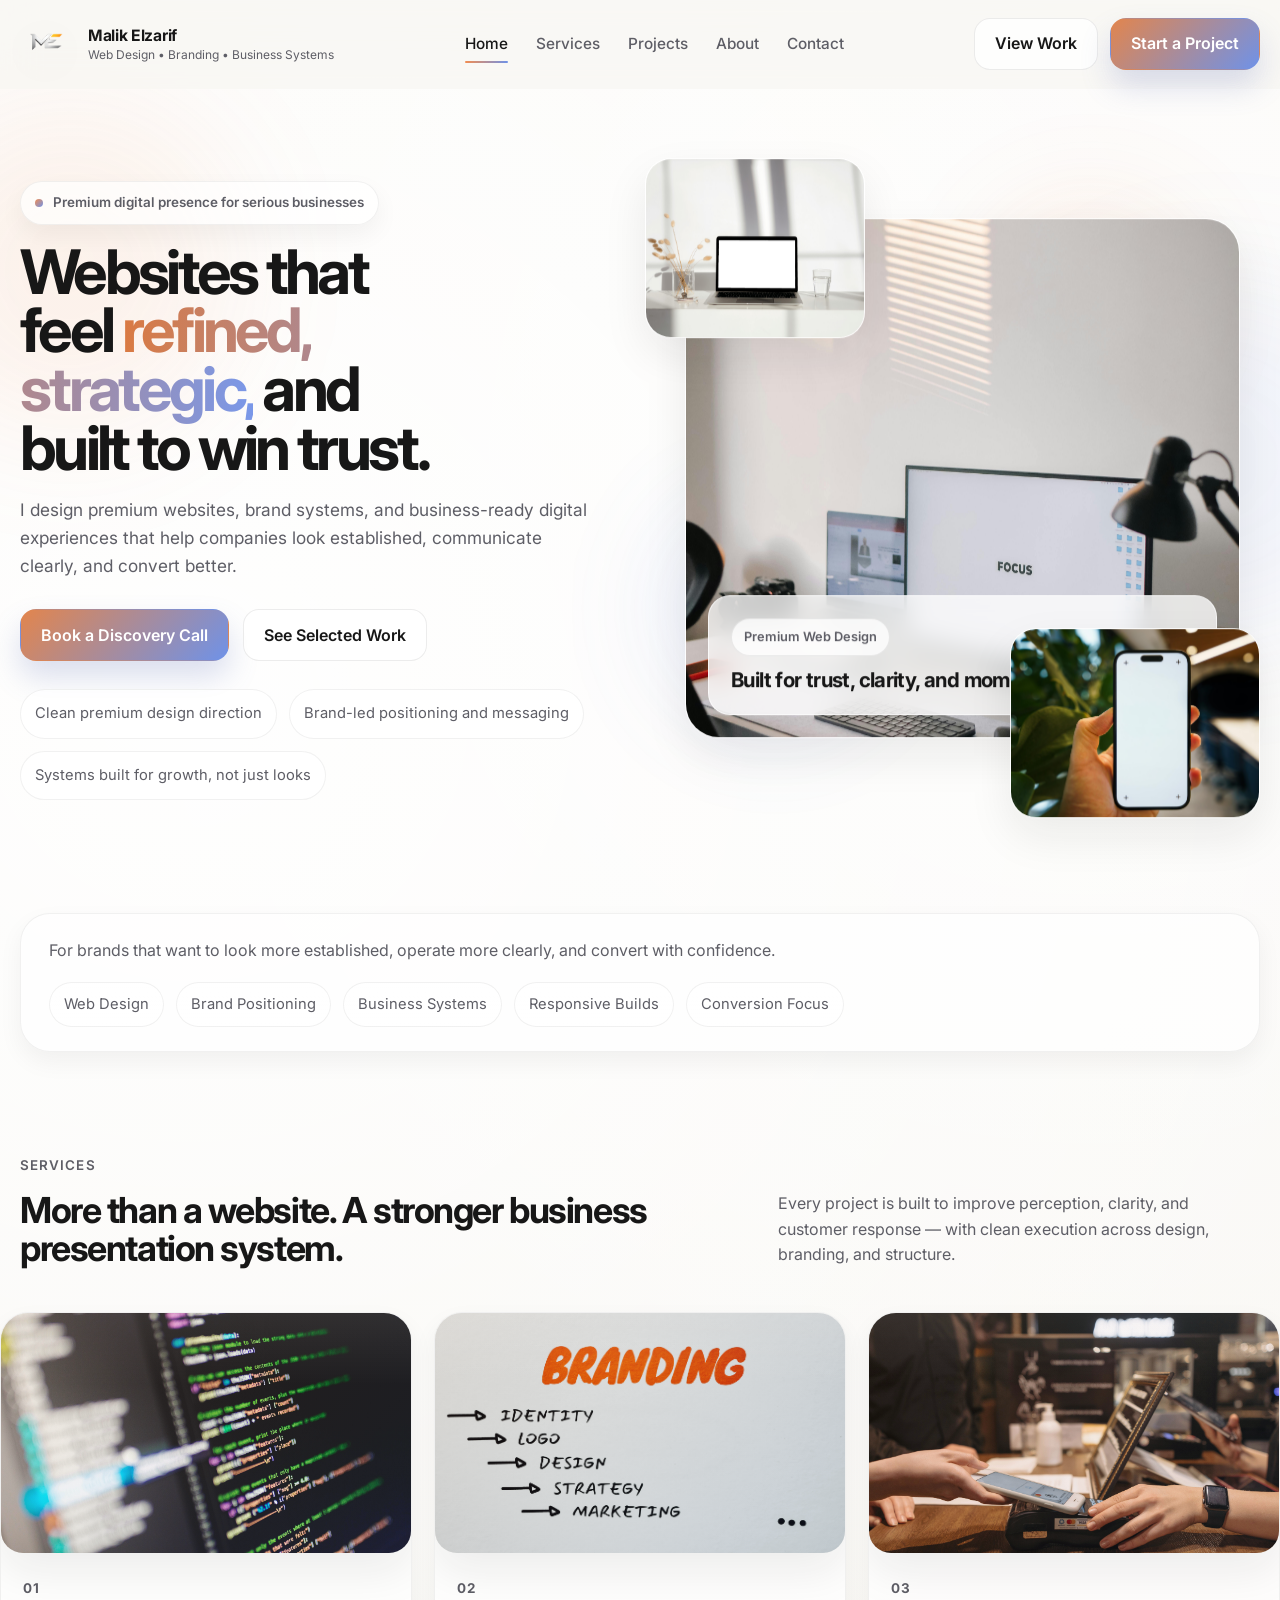
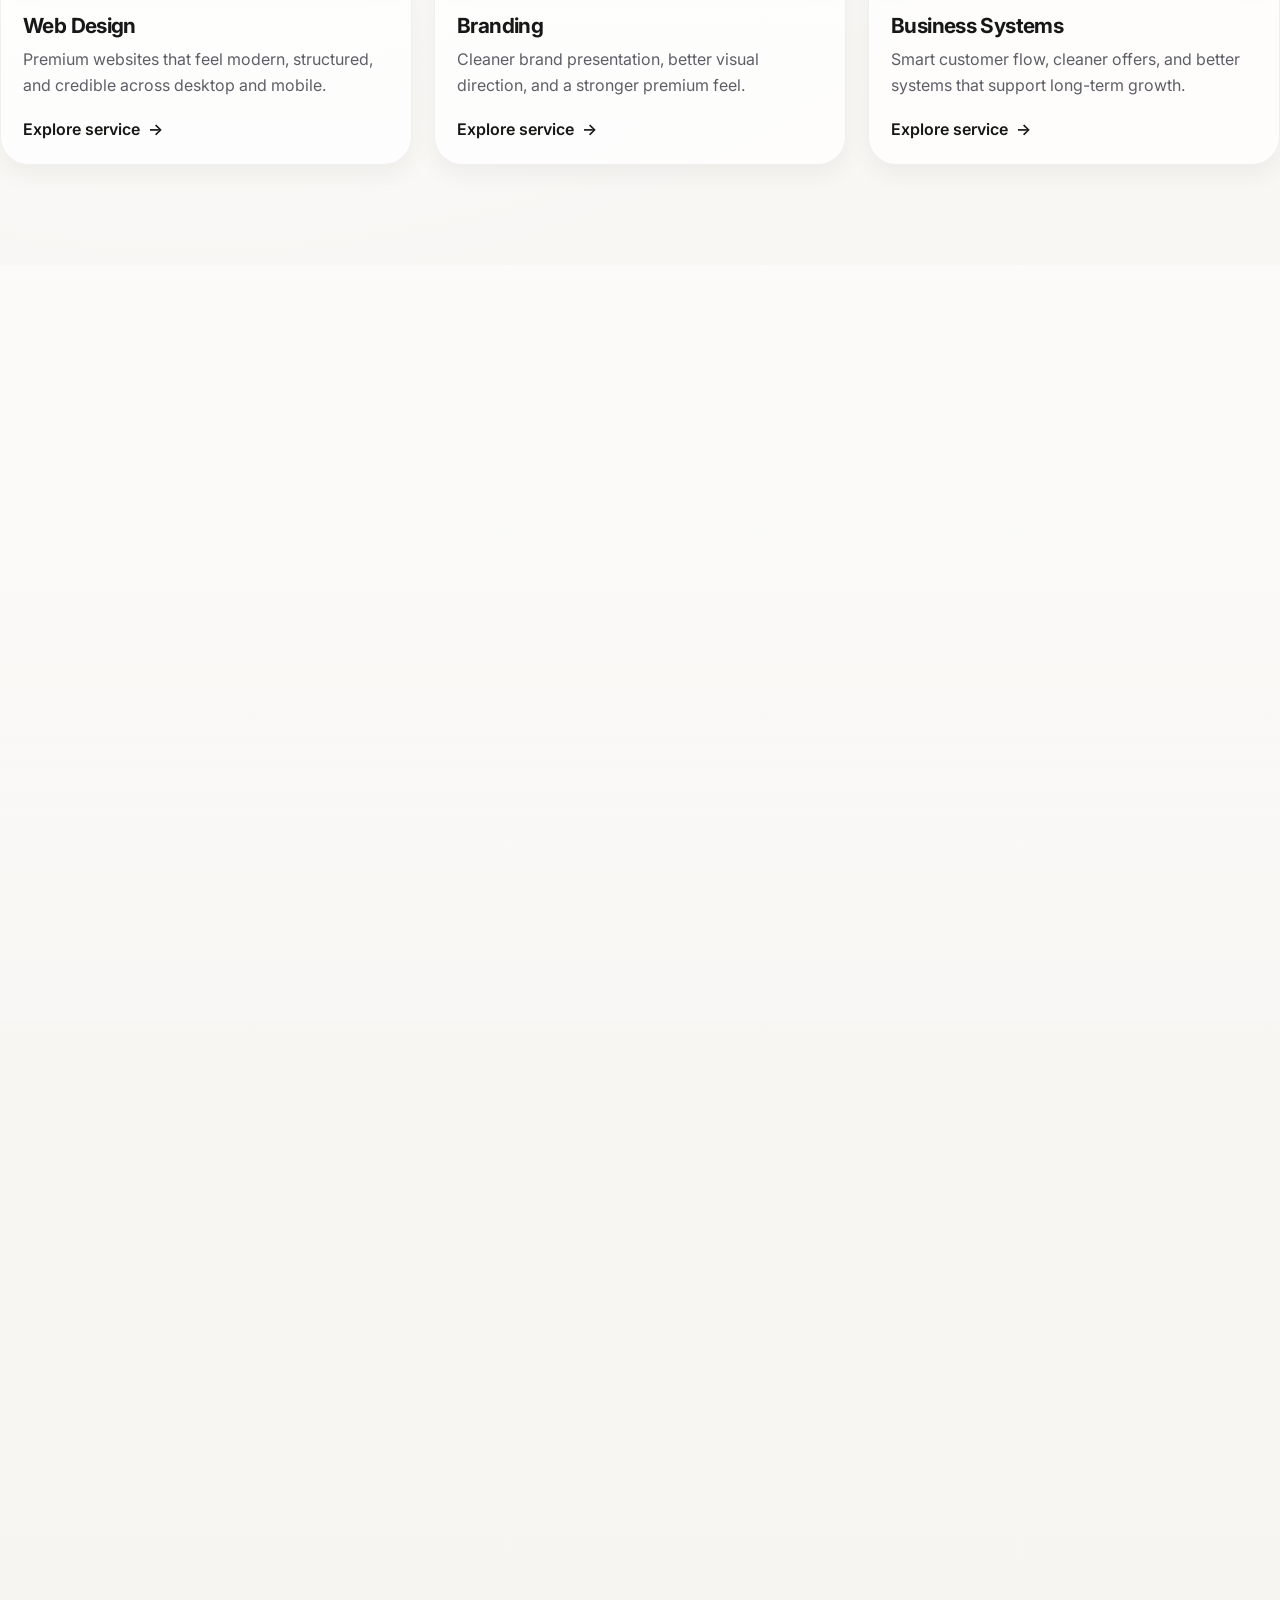
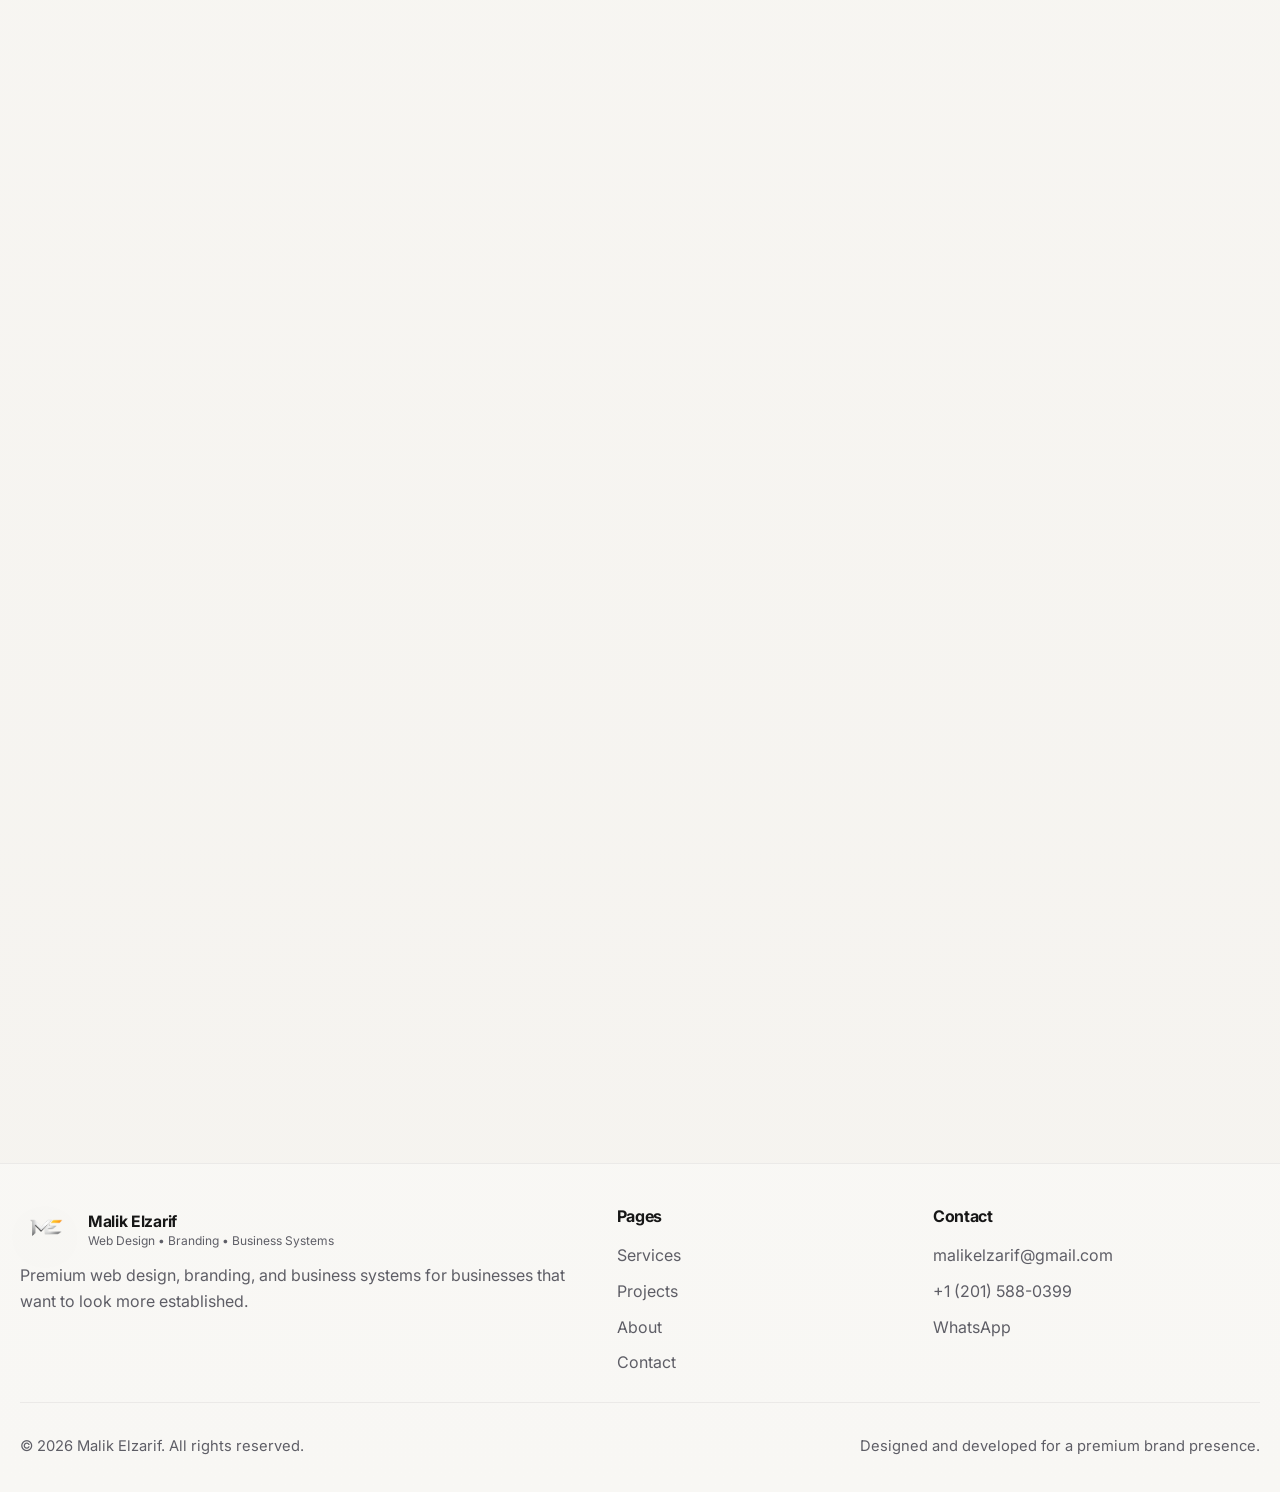
==== index.html @ 07f12b1e "Add files via upload" ====
<!DOCTYPE html>
<html lang="en">
<head>
  <meta charset="UTF-8" />
  <meta name="viewport" content="width=device-width, initial-scale=1.0" />
  <title>Malik Elzarif | Web Design, Branding & Business Systems</title>
  <meta
    name="description"
    content="Premium web design, branding, and business systems for businesses that want a clean, modern, high-converting digital presence."
  />
  <link rel="icon" href="assets/icons/favicon.png" />
  <link rel="preconnect" href="https://fonts.googleapis.com" />
  <link rel="preconnect" href="https://fonts.gstatic.com" crossorigin />
  <link
    href="https://fonts.googleapis.com/css2?family=Inter:wght@400;500;600;700;800&display=swap"
    rel="stylesheet"
  />
  <link rel="stylesheet" href="style.css" />
</head>
<body class="site-body">
  <div class="site-bg-orb site-bg-orb--orange"></div>
  <div class="site-bg-orb site-bg-orb--blue"></div>

  <header class="site-header" id="top">
    <div class="container header-inner">
      <a href="index.html" class="brand brand--logo" aria-label="Malik Elzarif home">
  <img
    src="assets/logo/logo-me.png"
    alt="Malik Elzarif logo"
    class="brand-logo"
  />
  <span class="brand-text">
    <strong>Malik Elzarif</strong>
    <small>Web Design • Branding • Business Systems</small>
  </span>
</a>

      <nav class="desktop-nav" aria-label="Primary navigation">
        <a href="index.html" class="is-active">Home</a>
        <a href="services.html">Services</a>
        <a href="projects.html">Projects</a>
        <a href="about.html">About</a>
        <a href="contact.html">Contact</a>
      </nav>

      <div class="header-actions">
        <a class="btn btn-secondary hide-tablet" href="projects.html">View Work</a>
        <a class="btn btn-primary hide-mobile" href="contact.html">Start a Project</a>

        <button
          class="menu-toggle"
          type="button"
          aria-label="Open menu"
          aria-expanded="false"
          aria-controls="mobile-menu"
        >
          <span></span>
          <span></span>
        </button>
      </div>
    </div>

    <div class="mobile-menu" id="mobile-menu">
      <nav class="mobile-nav" aria-label="Mobile navigation">
        <a href="index.html" class="is-active">Home</a>
        <a href="services.html">Services</a>
        <a href="projects.html">Projects</a>
        <a href="about.html">About</a>
        <a href="contact.html">Contact</a>
        <a class="btn btn-primary mobile-menu-cta" href="contact.html">Start a Project</a>
      </nav>
    </div>
  </header>

  <main>
    <section class="hero">
      <div class="container hero-grid">
        <div class="hero-copy reveal">
          <div class="eyebrow">
            <span class="eyebrow-dot"></span>
            Premium digital presence for serious businesses
          </div>

          <h1>
            Websites that feel
            <span class="text-gradient">refined, strategic,</span>
            and built to win trust.
          </h1>

          <p class="hero-text">
            I design premium websites, brand systems, and business-ready digital experiences
            that help companies look established, communicate clearly, and convert better.
          </p>

          <div class="hero-actions">
            <a class="btn btn-primary" href="contact.html">Book a Discovery Call</a>
            <a class="btn btn-secondary" href="projects.html">See Selected Work</a>
          </div>

          <ul class="hero-points">
            <li>Clean premium design direction</li>
            <li>Brand-led positioning and messaging</li>
            <li>Systems built for growth, not just looks</li>
          </ul>
        </div>

        <div class="hero-visual reveal reveal-delay-1">
          <div class="hero-visual-shell parallax-item" data-parallax-speed="0.12">
            <div class="hero-visual-glow hero-visual-glow--orange"></div>
            <div class="hero-visual-glow hero-visual-glow--blue"></div>

            <div class="hero-main-card glass-card float-card">
              <img
                src="assets/images/hero/hero-bg-main.webp"
                alt="Premium website presentation for Malik Elzarif"
                class="media-cover"
              />
              <div class="hero-main-card__overlay">
                <div class="hero-ui-chip">Premium Web Design</div>
                <h3>Built for trust, clarity, and momentum.</h3>
              </div>
            </div>

            <div class="hero-float-card hero-float-card--top glass-card float-card-slow">
              <img
                src="assets/images/hero/hero-grid-glow.webp"
                alt="Soft premium interface surfaces"
                class="media-cover"
              />
            </div>

            <div class="hero-float-card hero-float-card--bottom glass-card float-card-fast">
              <img
                src="assets/images/hero/hero-device-stack.webp"
                alt="Responsive multi-device website layout"
                class="media-cover"
              />
            </div>
          </div>
        </div>
      </div>
    </section>

    <section class="trust-strip">
      <div class="container trust-strip__inner reveal">
        <p>For brands that want to look more established, operate more clearly, and convert with confidence.</p>
        <div class="trust-tags">
          <span>Web Design</span>
          <span>Brand Positioning</span>
          <span>Business Systems</span>
          <span>Responsive Builds</span>
          <span>Conversion Focus</span>
        </div>
      </div>
    </section>

    <section class="section">
      <div class="container section-heading reveal">
        <div>
          <span class="section-kicker">Services</span>
          <h2>More than a website. A stronger business presentation system.</h2>
        </div>
        <p>
          Every project is built to improve perception, clarity, and customer response —
          with clean execution across design, branding, and structure.
        </p>
      </div>

      <div class="grid grid-3 services-preview">
        <article class="service-card reveal">
          <div class="service-card__media image-frame">
            <img
              src="assets/images/services/service-web-design.webp"
              alt="Premium website design service"
              class="media-cover"
            />
          </div>
          <div class="service-card__body">
            <span class="service-index">01</span>
            <h3>Web Design</h3>
            <p>
              Premium websites that feel modern, structured, and credible across desktop and mobile.
            </p>
            <a href="services.html#web-design" class="text-link">Explore service</a>
          </div>
        </article>

        <article class="service-card reveal reveal-delay-1">
          <div class="service-card__media image-frame">
            <img
              src="assets/images/services/service-branding.webp"
              alt="Branding and visual identity service"
              class="media-cover"
            />
          </div>
          <div class="service-card__body">
            <span class="service-index">02</span>
            <h3>Branding</h3>
            <p>
              Cleaner brand presentation, better visual direction, and a stronger premium feel.
            </p>
            <a href="services.html#branding" class="text-link">Explore service</a>
          </div>
        </article>

        <article class="service-card reveal reveal-delay-2">
          <div class="service-card__media image-frame">
            <img
              src="assets/images/services/service-systems.webp"
              alt="Business systems and process structure service"
              class="media-cover"
            />
          </div>
          <div class="service-card__body">
            <span class="service-index">03</span>
            <h3>Business Systems</h3>
            <p>
              Smart customer flow, cleaner offers, and better systems that support long-term growth.
            </p>
            <a href="services.html#business-systems" class="text-link">Explore service</a>
          </div>
        </article>
      </div>
    </section>

    <section class="section section-soft">
      <div class="container split-layout">
        <div class="split-copy reveal">
          <span class="section-kicker">Selected Projects</span>
          <h2>Designed to look elevated. Built to perform in the real world.</h2>
          <p>
            Each project balances visual refinement with clear user flow, strong service communication,
            and a conversion-first structure.
          </p>
          <a href="projects.html" class="btn btn-secondary">View All Projects</a>
        </div>

        <div class="project-stack reveal reveal-delay-1">
          <article class="project-feature-card glass-card">
            <div class="project-feature-card__media image-frame">
              <img
                src="assets/images/projects/project-barbershop.webp"
                alt="Barbershop website project"
                class="media-cover"
              />
            </div>
            <div class="project-feature-card__body">
              <div class="project-meta">
                <span>Service Business</span>
                <span>Website + Positioning</span>
              </div>
              <h3>Solutions Barbershop</h3>
              <p>Sharper local presence, premium feel, clearer booking flow.</p>
            </div>
          </article>

          <article class="project-feature-card glass-card">
            <div class="project-feature-card__media image-frame">
              <img
                src="assets/images/projects/project-education.webp"
                alt="Education and Quran teaching website project"
                class="media-cover"
              />
            </div>
            <div class="project-feature-card__body">
              <div class="project-meta">
                <span>Education</span>
                <span>Website + Brand Lift</span>
              </div>
              <h3>Online Instructor Brand</h3>
              <p>More trust, clearer offer presentation, stronger parent confidence.</p>
            </div>
          </article>
        </div>
      </div>
    </section>

    <section class="section">
      <div class="container section-heading reveal">
        <div>
          <span class="section-kicker">Process</span>
          <h2>A clear process built to keep quality high.</h2>
        </div>
        <p>
          The goal is not random design. It is to create an online presence that looks established
          and supports real business growth.
        </p>
      </div>

      <div class="process-grid">
        <article class="process-card reveal">
          <span class="process-step">01</span>
          <h3>Strategy</h3>
          <p>Offer clarity, audience fit, business positioning, and site structure.</p>
        </article>

        <article class="process-card reveal reveal-delay-1">
          <span class="process-step">02</span>
          <h3>Design</h3>
          <p>Premium visual direction, page layouts, hierarchy, and motion planning.</p>
        </article>

        <article class="process-card reveal reveal-delay-2">
          <span class="process-step">03</span>
          <h3>Build</h3>
          <p>Responsive front-end development with a consistent scalable system.</p>
        </article>

        <article class="process-card reveal reveal-delay-3">
          <span class="process-step">04</span>
          <h3>Refine</h3>
          <p>Polish the details, improve the flow, and strengthen trust signals.</p>
        </article>
      </div>
    </section>

    <section class="section">
      <div class="container about-preview">
        <div class="about-preview__media reveal">
          <div class="image-frame image-frame-large parallax-item" data-parallax-speed="0.08">
            <img
              src="assets/images/about/about-studio.webp"
              alt="Malik Elzarif brand studio visual"
              class="media-cover"
            />
          </div>
        </div>

        <div class="about-preview__copy reveal reveal-delay-1">
          <span class="section-kicker">About</span>
          <h2>Premium thinking, practical execution.</h2>
          <p>
            My work sits between design, brand perception, and business clarity. The focus is simple:
            build digital experiences that make businesses look more valuable and feel easier to trust.
          </p>
          <p>
            That means stronger positioning, cleaner layouts, more intentional visual systems,
            and a site structure that supports real customer action.
          </p>
          <a href="about.html" class="btn btn-secondary">More About Malik</a>
        </div>
      </div>
    </section>

    <section class="section">
      <div class="container cta-panel reveal">
        <div class="cta-panel__copy">
          <span class="section-kicker">Start</span>
          <h2>Ready for a website that actually feels premium?</h2>
          <p>
            Let’s build a brand presence that looks established, moves beautifully,
            and makes people take your business more seriously.
          </p>
        </div>

        <div class="cta-panel__actions">
          <a class="btn btn-primary" href="contact.html">Start Your Project</a>
          <a class="btn btn-secondary" href="mailto:malikelzarif@gmail.com">Email Malik</a>
        </div>
      </div>
    </section>
  </main>

  <footer class="site-footer">
    <div class="container footer-grid">
      <div class="footer-brand">
        <a href="index.html" class="brand brand--logo" aria-label="Malik Elzarif home">
  <img
    src="assets/logo/logo-me.png"
    alt="Malik Elzarif logo"
    class="brand-logo"
  />
  <span class="brand-text">
    <strong>Malik Elzarif</strong>
    <small>Web Design • Branding • Business Systems</small>
  </span>
</a>
        <p>
          Premium web design, branding, and business systems for businesses that want to look more established.
        </p>
      </div>

      <div class="footer-links-group">
        <h3>Pages</h3>
        <ul>
          <li><a href="services.html">Services</a></li>
          <li><a href="projects.html">Projects</a></li>
          <li><a href="about.html">About</a></li>
          <li><a href="contact.html">Contact</a></li>
        </ul>
      </div>

      <div class="footer-links-group">
        <h3>Contact</h3>
        <ul>
          <li><a href="mailto:malikelzarif@gmail.com">malikelzarif@gmail.com</a></li>
          <li><a href="tel:+12015880399">+1 (201) 588-0399</a></li>
          <li><a href="https://wa.me/12015880399" target="_blank" rel="noopener noreferrer">WhatsApp</a></li>
        </ul>
      </div>
    </div>

    <div class="container footer-bottom">
      <p>© 2026 Malik Elzarif. All rights reserved.</p>
      <p>Designed and developed for a premium brand presence.</p>
    </div>
  </footer>

  <script src="script.js"></script>
</body>
</html>
---- style.css ----
:root {
  --bg: #f8f6f2;
  --bg-soft: #fcfbf8;
  --surface: rgba(255, 255, 255, 0.72);
  --surface-strong: rgba(255, 255, 255, 0.92);
  --card: #ffffff;
  --text: #171717;
  --text-soft: #5e5e66;
  --line: rgba(23, 23, 23, 0.08);
  --line-strong: rgba(23, 23, 23, 0.14);

  --orange: #f28d52;
  --orange-soft: rgba(242, 141, 82, 0.18);
  --blue: #6f92e8;
  --blue-soft: rgba(111, 146, 232, 0.16);

  --shadow-sm: 0 10px 25px rgba(24, 24, 24, 0.05);
  --shadow-md: 0 18px 45px rgba(24, 24, 24, 0.08);
  --shadow-lg: 0 30px 80px rgba(24, 24, 24, 0.10);

  --radius-xs: 14px;
  --radius-sm: 18px;
  --radius-md: 24px;
  --radius-lg: 30px;
  --radius-xl: 36px;

  --container: 1240px;
  --header-h: 88px;

  --dur-fast: 220ms;
  --dur: 380ms;
  --dur-slow: 700ms;
  --ease: cubic-bezier(0.22, 1, 0.36, 1);
}

*,
*::before,
*::after {
  box-sizing: border-box;
}

html {
  scroll-behavior: smooth;
}

body {
  margin: 0;
  font-family: "Inter", sans-serif;
  color: var(--text);
  background:
    radial-gradient(circle at 15% 15%, rgba(255, 255, 255, 0.9), transparent 30%),
    radial-gradient(circle at 85% 10%, rgba(255, 255, 255, 0.7), transparent 24%),
    linear-gradient(180deg, #fbfaf7 0%, #f5f3ef 100%);
  line-height: 1.6;
  overflow-x: hidden;
}

img {
  max-width: 100%;
  display: block;
}

a {
  color: inherit;
  text-decoration: none;
}

button,
input,
textarea {
  font: inherit;
}

.site-body {
  position: relative;
}

.site-bg-orb {
  position: fixed;
  z-index: -1;
  border-radius: 999px;
  filter: blur(70px);
  opacity: 0.55;
  pointer-events: none;
}

.site-bg-orb--orange {
  width: 320px;
  height: 320px;
  top: 110px;
  left: -90px;
  background: rgba(242, 141, 82, 0.18);
  animation: orbFloat 9s ease-in-out infinite;
}

.site-bg-orb--blue {
  width: 360px;
  height: 360px;
  top: 280px;
  right: -120px;
  background: rgba(111, 146, 232, 0.16);
  animation: orbFloat 11s ease-in-out infinite reverse;
}

@keyframes orbFloat {
  0%, 100% {
    transform: translate3d(0, 0, 0) scale(1);
  }
  50% {
    transform: translate3d(0, -18px, 0) scale(1.04);
  }
}

.container {
  width: min(var(--container), calc(100% - 40px));
  margin: 0 auto;
}

.section {
  padding: 100px 0;
}

.section-soft {
  background: linear-gradient(180deg, rgba(255, 255, 255, 0.45), rgba(255, 255, 255, 0.18));
}

.section-heading {
  display: grid;
  grid-template-columns: 1.2fr 0.8fr;
  gap: 36px;
  align-items: end;
  margin-bottom: 44px;
}

.section-heading--compact {
  margin-bottom: 28px;
}

.section-kicker {
  display: inline-flex;
  align-items: center;
  gap: 8px;
  margin-bottom: 14px;
  color: var(--text-soft);
  font-weight: 600;
  font-size: 0.84rem;
  letter-spacing: 0.08em;
  text-transform: uppercase;
}

.section-heading h2,
.split-copy h2,
.about-preview__copy h2,
.cta-panel__copy h2,
.page-hero__copy h1,
.contact-main__copy h2,
.about-story__copy h2 {
  margin: 0;
  font-size: clamp(2rem, 2.8vw, 3.35rem);
  line-height: 1.08;
  letter-spacing: -0.04em;
}

.section-heading p,
.split-copy p,
.about-preview__copy p,
.cta-panel__copy p,
.page-hero__copy p,
.contact-main__copy p,
.about-story__copy p {
  margin: 0;
  color: var(--text-soft);
  font-size: 1rem;
}

.site-header {
  position: sticky;
  top: 0;
  z-index: 90;
  backdrop-filter: blur(18px);
  background: rgba(248, 246, 242, 0.66);
  border-bottom: 1px solid transparent;
  transition:
    background var(--dur) var(--ease),
    border-color var(--dur) var(--ease),
    box-shadow var(--dur) var(--ease),
    transform var(--dur-fast) var(--ease);
}

.site-header.is-scrolled {
  background: rgba(252, 251, 248, 0.86);
  border-color: var(--line);
  box-shadow: 0 12px 34px rgba(20, 20, 20, 0.05);
}

.header-inner {
  min-height: var(--header-h);
  display: flex;
  align-items: center;
  justify-content: space-between;
  gap: 24px;
}

.brand {
  display: inline-flex;
  align-items: center;
  gap: 14px;
  min-width: 0;
}

.brand--logo {
  gap: 16px;
}

.brand-logo {
  width: auto;
  height: 52px;
  display: block;
  object-fit: contain;
  flex-shrink: 0;
  filter: drop-shadow(0 10px 20px rgba(0, 0, 0, 0.08));
  transition: transform var(--dur-fast) var(--ease);
}

.brand:hover .brand-logo {
  transform: translateY(-1px);
}

.brand-text {
  display: flex;
  flex-direction: column;
  line-height: 1.1;
  min-width: 0;
}

.brand-text strong {
  font-size: 0.98rem;
  letter-spacing: -0.02em;
}

.brand-text small {
  margin-top: 4px;
  font-size: 0.75rem;
  color: var(--text-soft);
}

.desktop-nav {
  display: flex;
  align-items: center;
  gap: 28px;
}

.desktop-nav a,
.mobile-nav a {
  position: relative;
  color: var(--text-soft);
  font-size: 0.96rem;
  font-weight: 500;
  transition: color var(--dur-fast) var(--ease);
}

.desktop-nav a::after,
.mobile-nav a::after {
  content: "";
  position: absolute;
  left: 0;
  bottom: -7px;
  width: 100%;
  height: 2px;
  background: linear-gradient(90deg, var(--orange), var(--blue));
  transform: scaleX(0);
  transform-origin: left;
  transition: transform var(--dur-fast) var(--ease);
  border-radius: 999px;
}

.desktop-nav a:hover,
.desktop-nav a.is-active,
.mobile-nav a:hover,
.mobile-nav a.is-active {
  color: var(--text);
}

.desktop-nav a:hover::after,
.desktop-nav a.is-active::after,
.mobile-nav a:hover::after,
.mobile-nav a.is-active::after {
  transform: scaleX(1);
}

.header-actions {
  display: flex;
  align-items: center;
  gap: 12px;
  flex-shrink: 0;
}

.menu-toggle {
  display: none;
  width: 48px;
  height: 48px;
  padding: 0;
  border: 1px solid var(--line);
  border-radius: 16px;
  background: rgba(255, 255, 255, 0.76);
  cursor: pointer;
  position: relative;
}

.menu-toggle span {
  position: absolute;
  left: 12px;
  right: 12px;
  height: 2px;
  background: var(--text);
  border-radius: 999px;
  transition:
    transform var(--dur-fast) var(--ease),
    top var(--dur-fast) var(--ease),
    opacity var(--dur-fast) var(--ease);
}

.menu-toggle span:first-child {
  top: 18px;
}

.menu-toggle span:last-child {
  top: 28px;
}

.menu-toggle.is-active span:first-child {
  top: 23px;
  transform: rotate(45deg);
}

.menu-toggle.is-active span:last-child {
  top: 23px;
  transform: rotate(-45deg);
}

.mobile-menu {
  display: none;
  border-top: 1px solid var(--line);
  background: rgba(252, 251, 248, 0.96);
  backdrop-filter: blur(16px);
}

.mobile-menu.is-open {
  display: block;
  animation: fadeInUp 0.35s var(--ease);
}

.mobile-nav {
  display: flex;
  flex-direction: column;
  gap: 18px;
  padding: 22px 20px 26px;
}

.mobile-menu-cta {
  margin-top: 8px;
}

.hero {
  position: relative;
  padding: 72px 0 84px;
}

.hero-grid {
  display: grid;
  grid-template-columns: 1fr 1.08fr;
  gap: 56px;
  align-items: center;
}

.eyebrow {
  display: inline-flex;
  align-items: center;
  gap: 10px;
  padding: 10px 14px;
  border-radius: 999px;
  background: rgba(255, 255, 255, 0.7);
  border: 1px solid rgba(23, 23, 23, 0.06);
  color: var(--text-soft);
  font-size: 0.84rem;
  font-weight: 600;
  box-shadow: var(--shadow-sm);
}

.eyebrow-dot {
  width: 8px;
  height: 8px;
  border-radius: 999px;
  background: linear-gradient(135deg, var(--orange), var(--blue));
}

.hero-copy h1 {
  margin: 18px 0 18px;
  font-size: clamp(2.8rem, 4.8vw, 5.15rem);
  line-height: 0.96;
  letter-spacing: -0.06em;
  max-width: 11ch;
}

.text-gradient {
  background: linear-gradient(90deg, #da7a42 0%, #7a98e9 100%);
  -webkit-background-clip: text;
  -webkit-text-fill-color: transparent;
}

.hero-text {
  max-width: 620px;
  margin: 0;
  font-size: 1.08rem;
  color: var(--text-soft);
}

.hero-actions,
.cta-panel__actions,
.contact-actions {
  display: flex;
  flex-wrap: wrap;
  gap: 14px;
  margin-top: 30px;
}

.hero-points {
  list-style: none;
  padding: 0;
  margin: 28px 0 0;
  display: flex;
  flex-wrap: wrap;
  gap: 12px;
}

.hero-points li {
  padding: 12px 14px;
  border-radius: 999px;
  background: rgba(255, 255, 255, 0.72);
  border: 1px solid rgba(23, 23, 23, 0.06);
  color: var(--text-soft);
  font-size: 0.92rem;
}

.hero-visual {
  position: relative;
}

.hero-visual-shell {
  position: relative;
  min-height: 660px;
}

.hero-visual-glow {
  position: absolute;
  border-radius: 999px;
  filter: blur(55px);
  opacity: 0.7;
}

.hero-visual-glow--orange {
  width: 220px;
  height: 220px;
  top: 40px;
  right: 60px;
  background: rgba(242, 141, 82, 0.18);
}

.hero-visual-glow--blue {
  width: 240px;
  height: 240px;
  left: 10px;
  bottom: 90px;
  background: rgba(111, 146, 232, 0.18);
}

.glass-card {
  background: rgba(255, 255, 255, 0.62);
  border: 1px solid rgba(255, 255, 255, 0.7);
  backdrop-filter: blur(14px);
  box-shadow: var(--shadow-md);
}

.hero-main-card {
  position: absolute;
  inset: 60px 20px 80px 40px;
  overflow: hidden;
  border-radius: 34px;
}

.hero-main-card img {
  height: 100%;
  width: 100%;
  object-fit: cover;
}

.hero-main-card__overlay {
  position: absolute;
  inset: auto 22px 22px 22px;
  padding: 22px;
  border-radius: 22px;
  background: rgba(255, 255, 255, 0.78);
  border: 1px solid rgba(255, 255, 255, 0.68);
  backdrop-filter: blur(12px);
}

.hero-main-card__overlay h3 {
  margin: 12px 0 0;
  font-size: 1.28rem;
  line-height: 1.15;
  letter-spacing: -0.03em;
}

.hero-ui-chip,
.project-meta span,
.metric-chip {
  display: inline-flex;
  align-items: center;
  min-height: 34px;
  padding: 8px 12px;
  border-radius: 999px;
  background: rgba(255, 255, 255, 0.78);
  border: 1px solid rgba(23, 23, 23, 0.08);
  color: var(--text-soft);
  font-size: 0.8rem;
  font-weight: 600;
}

.hero-float-card {
  position: absolute;
  overflow: hidden;
  border-radius: 26px;
}

.hero-float-card img {
  width: 100%;
  height: 100%;
  object-fit: cover;
}

.hero-float-card--top {
  width: 220px;
  height: 180px;
  top: 0;
  left: 0;
}

.hero-float-card--bottom {
  width: 250px;
  height: 190px;
  right: 0;
  bottom: 0;
}

.float-card {
  animation: floatY 7s ease-in-out infinite;
}

.float-card-slow {
  animation: floatY 10s ease-in-out infinite;
}

.float-card-fast {
  animation: floatY 6s ease-in-out infinite reverse;
}

@keyframes floatY {
  0%, 100% {
    transform: translate3d(0, 0, 0);
  }
  50% {
    transform: translate3d(0, -14px, 0);
  }
}

.trust-strip {
  padding: 8px 0 0;
}

.trust-strip__inner {
  padding: 24px 28px;
  border-radius: var(--radius-lg);
  background: rgba(255, 255, 255, 0.66);
  border: 1px solid rgba(23, 23, 23, 0.06);
  box-shadow: var(--shadow-sm);
}

.trust-strip__inner p {
  margin: 0 0 18px;
  font-size: 1rem;
  color: var(--text-soft);
}

.trust-tags {
  display: flex;
  flex-wrap: wrap;
  gap: 12px;
}

.trust-tags span {
  padding: 10px 14px;
  border-radius: 999px;
  background: linear-gradient(180deg, rgba(255, 255, 255, 0.85), rgba(255, 255, 255, 0.72));
  border: 1px solid rgba(23, 23, 23, 0.06);
  font-size: 0.92rem;
  color: var(--text-soft);
}

.grid {
  display: grid;
  gap: 22px;
}

.grid-3 {
  grid-template-columns: repeat(3, 1fr);
}

.service-card,
.project-card,
.process-card,
.value-card,
.contact-card,
.metric-card {
  background: rgba(255, 255, 255, 0.74);
  border: 1px solid rgba(23, 23, 23, 0.06);
  border-radius: 28px;
  box-shadow: var(--shadow-sm);
  transition:
    transform var(--dur) var(--ease),
    box-shadow var(--dur) var(--ease),
    border-color var(--dur) var(--ease);
}

.service-card:hover,
.project-card:hover,
.process-card:hover,
.value-card:hover,
.contact-card:hover,
.metric-card:hover {
  transform: translateY(-8px);
  box-shadow: var(--shadow-md);
  border-color: rgba(23, 23, 23, 0.1);
}

.service-card__media,
.project-card__media,
.project-feature-card__media,
.image-frame {
  overflow: hidden;
  border-radius: 22px;
}

.service-card__media img,
.project-card__media img,
.project-feature-card__media img,
.image-frame img,
.page-hero__media img,
.contact-main__media img {
  width: 100%;
  height: 100%;
  object-fit: cover;
  transition: transform 900ms var(--ease);
}

.service-card:hover img,
.project-card:hover img,
.project-feature-card:hover img,
.image-frame:hover img {
  transform: scale(1.05);
}

.service-card {
  overflow: hidden;
}

.service-card__media {
  height: 240px;
}

.service-card__body {
  padding: 22px;
}

.service-index,
.process-step {
  display: inline-flex;
  margin-bottom: 14px;
  color: var(--text-soft);
  font-size: 0.84rem;
  font-weight: 700;
  letter-spacing: 0.06em;
  text-transform: uppercase;
}

.service-card h3,
.project-card h3,
.project-feature-card h3,
.process-card h3,
.value-card h3,
.contact-card h3,
.metric-card h3 {
  margin: 0 0 10px;
  font-size: 1.3rem;
  line-height: 1.15;
  letter-spacing: -0.03em;
}

.service-card p,
.project-card p,
.project-feature-card p,
.process-card p,
.value-card p,
.contact-card p,
.metric-card p,
.footer-brand p {
  margin: 0;
  color: var(--text-soft);
}

.text-link {
  display: inline-flex;
  align-items: center;
  gap: 8px;
  margin-top: 18px;
  color: var(--text);
  font-weight: 600;
}

.text-link::after {
  content: "→";
  transition: transform var(--dur-fast) var(--ease);
}

.text-link:hover::after {
  transform: translateX(4px);
}

.split-layout {
  display: grid;
  grid-template-columns: 0.95fr 1.05fr;
  gap: 40px;
  align-items: center;
}

.project-stack {
  display: grid;
  gap: 20px;
}

.project-feature-card {
  display: grid;
  grid-template-columns: 320px 1fr;
  gap: 20px;
  padding: 18px;
  border-radius: 30px;
}

.project-feature-card__media {
  height: 230px;
}

.project-feature-card__body {
  display: flex;
  flex-direction: column;
  justify-content: center;
}

.project-meta {
  display: flex;
  flex-wrap: wrap;
  gap: 10px;
  margin-bottom: 14px;
}

.process-grid {
  display: grid;
  grid-template-columns: repeat(4, 1fr);
  gap: 20px;
}

.process-card {
  padding: 26px;
}

.about-preview {
  display: grid;
  grid-template-columns: 0.95fr 1.05fr;
  gap: 42px;
  align-items: center;
}

.image-frame {
  position: relative;
  background: #f3f2ee;
  box-shadow: var(--shadow-md);
}

.image-frame::before {
  content: "";
  position: absolute;
  inset: 0;
  background:
    linear-gradient(180deg, rgba(255, 255, 255, 0.08), transparent 30%),
    linear-gradient(135deg, rgba(242, 141, 82, 0.08), rgba(111, 146, 232, 0.08));
  z-index: 1;
  pointer-events: none;
}

.image-frame img {
  position: relative;
  z-index: 0;
}

.image-frame-large {
  height: 580px;
  border-radius: 34px;
  overflow: hidden;
}

.cta-panel {
  display: grid;
  grid-template-columns: 1.15fr 0.85fr;
  gap: 30px;
  align-items: center;
  padding: 34px;
  border-radius: 34px;
  background:
    linear-gradient(135deg, rgba(255, 255, 255, 0.86), rgba(255, 255, 255, 0.72)),
    linear-gradient(135deg, rgba(242, 141, 82, 0.06), rgba(111, 146, 232, 0.08));
  border: 1px solid rgba(23, 23, 23, 0.06);
  box-shadow: var(--shadow-md);
}

.btn {
  display: inline-flex;
  align-items: center;
  justify-content: center;
  min-height: 52px;
  padding: 0 20px;
  border-radius: 16px;
  border: 1px solid transparent;
  font-weight: 600;
  transition:
    transform var(--dur-fast) var(--ease),
    box-shadow var(--dur-fast) var(--ease),
    border-color var(--dur-fast) var(--ease),
    background var(--dur-fast) var(--ease),
    color var(--dur-fast) var(--ease);
  cursor: pointer;
}

.btn:hover {
  transform: translateY(-2px);
}

.btn-primary {
  color: #ffffff;
  background: linear-gradient(135deg, #e2854d 0%, #6f92e8 100%);
  box-shadow: 0 16px 30px rgba(92, 111, 184, 0.22);
}

.btn-primary:hover {
  box-shadow: 0 20px 36px rgba(92, 111, 184, 0.26);
}

.btn-secondary {
  background: rgba(255, 255, 255, 0.76);
  border-color: rgba(23, 23, 23, 0.08);
  color: var(--text);
}

.btn-secondary:hover {
  background: rgba(255, 255, 255, 0.94);
}

.page-hero {
  padding: 62px 0 74px;
}

.page-hero__grid {
  display: grid;
  grid-template-columns: 0.95fr 1.05fr;
  gap: 48px;
  align-items: center;
}

.page-hero__copy .eyebrow {
  margin-bottom: 12px;
}

.page-hero__copy p {
  max-width: 700px;
  font-size: 1.05rem;
}

.page-hero__media {
  position: relative;
  height: 540px;
  border-radius: 32px;
  overflow: hidden;
  box-shadow: var(--shadow-lg);
  background: #f0efea;
}

.page-hero__overlay {
  position: absolute;
  inset: auto 22px 22px 22px;
  padding: 20px;
  border-radius: 22px;
  background: rgba(255, 255, 255, 0.76);
  border: 1px solid rgba(255, 255, 255, 0.72);
  backdrop-filter: blur(12px);
}

.page-hero__overlay h3 {
  margin: 0 0 8px;
  font-size: 1.16rem;
  letter-spacing: -0.02em;
}

.service-detail-grid,
.about-story,
.contact-main {
  display: grid;
  grid-template-columns: 1fr 1fr;
  gap: 42px;
  align-items: center;
}

.service-detail-card {
  padding: 26px;
  border-radius: 28px;
  background: rgba(255, 255, 255, 0.74);
  border: 1px solid rgba(23, 23, 23, 0.06);
  box-shadow: var(--shadow-sm);
}

.service-detail-card h3 {
  margin: 0 0 12px;
  font-size: 1.55rem;
  letter-spacing: -0.03em;
}

.service-detail-card p {
  margin: 0 0 18px;
  color: var(--text-soft);
}

.feature-list {
  list-style: none;
  padding: 0;
  margin: 0;
  display: grid;
  gap: 12px;
}

.feature-list li {
  position: relative;
  padding-left: 20px;
  color: var(--text-soft);
}

.feature-list li::before {
  content: "";
  position: absolute;
  left: 0;
  top: 11px;
  width: 8px;
  height: 8px;
  border-radius: 999px;
  background: linear-gradient(135deg, var(--orange), var(--blue));
}

.projects-grid {
  display: grid;
  grid-template-columns: repeat(2, 1fr);
  gap: 22px;
}

.project-card {
  overflow: hidden;
}

.project-card__media {
  height: 320px;
}

.project-card__body {
  padding: 24px;
}

.project-card__foot {
  display: flex;
  flex-wrap: wrap;
  gap: 10px;
  margin-top: 18px;
}

.metrics-grid,
.values-grid,
.contact-grid {
  display: grid;
  grid-template-columns: repeat(3, 1fr);
  gap: 20px;
}

.metric-card,
.value-card,
.contact-card {
  padding: 26px;
}

.metric-card .metric-number {
  display: block;
  margin-bottom: 10px;
  font-size: 2.2rem;
  font-weight: 800;
  letter-spacing: -0.05em;
}

.about-story__media,
.contact-main__media {
  height: 560px;
  border-radius: 32px;
  overflow: hidden;
  box-shadow: var(--shadow-lg);
}

.about-quote {
  margin-top: 26px;
  padding: 22px;
  border-left: 4px solid rgba(111, 146, 232, 0.6);
  border-radius: 0 22px 22px 0;
  background: rgba(255, 255, 255, 0.6);
  color: var(--text-soft);
}

.contact-main__copy .feature-list {
  margin-top: 20px;
}

.contact-form-shell {
  padding: 30px;
  border-radius: 30px;
  background: rgba(255, 255, 255, 0.78);
  border: 1px solid rgba(23, 23, 23, 0.06);
  box-shadow: var(--shadow-md);
}

.form-grid {
  display: grid;
  gap: 18px;
}

.form-row {
  display: grid;
  grid-template-columns: 1fr 1fr;
  gap: 16px;
}

.form-field {
  display: grid;
  gap: 8px;
}

.form-field label {
  font-weight: 600;
  font-size: 0.95rem;
}

.form-field input,
.form-field textarea {
  width: 100%;
  border: 1px solid rgba(23, 23, 23, 0.1);
  background: rgba(255, 255, 255, 0.92);
  border-radius: 16px;
  padding: 14px 16px;
  outline: none;
  transition:
    border-color var(--dur-fast) var(--ease),
    box-shadow var(--dur-fast) var(--ease),
    transform var(--dur-fast) var(--ease);
}

.form-field input:focus,
.form-field textarea:focus {
  border-color: rgba(111, 146, 232, 0.5);
  box-shadow: 0 0 0 4px rgba(111, 146, 232, 0.12);
}

.form-note {
  margin: 0;
  font-size: 0.92rem;
  color: var(--text-soft);
}

.site-footer {
  padding: 40px 0 18px;
  border-top: 1px solid rgba(23, 23, 23, 0.06);
  background: rgba(255, 255, 255, 0.34);
}

.footer-grid {
  display: grid;
  grid-template-columns: 1.2fr 0.6fr 0.7fr;
  gap: 36px;
  padding-bottom: 26px;
}

.brand--footer {
  margin-bottom: 16px;
}

.footer-links-group h3 {
  margin: 0 0 14px;
  font-size: 1rem;
  letter-spacing: -0.02em;
}

.footer-links-group ul {
  list-style: none;
  padding: 0;
  margin: 0;
  display: grid;
  gap: 10px;
}

.footer-links-group a {
  color: var(--text-soft);
  transition: color var(--dur-fast) var(--ease);
}

.footer-links-group a:hover {
  color: var(--text);
}

.footer-bottom {
  padding-top: 18px;
  border-top: 1px solid rgba(23, 23, 23, 0.06);
  display: flex;
  justify-content: space-between;
  gap: 20px;
  color: var(--text-soft);
  font-size: 0.92rem;
}

.media-cover {
  width: 100%;
  height: 100%;
  object-fit: cover;
}

.hide-tablet {
  display: inline-flex;
}

.hide-mobile {
  display: inline-flex;
}

.reveal {
  opacity: 0;
  transform: translateY(28px);
  transition:
    opacity 900ms var(--ease),
    transform 900ms var(--ease);
  will-change: opacity, transform;
}

.reveal.in-view {
  opacity: 1;
  transform: translateY(0);
}

.reveal-delay-1 {
  transition-delay: 120ms;
}

.reveal-delay-2 {
  transition-delay: 220ms;
}

.reveal-delay-3 {
  transition-delay: 320ms;
}

.parallax-item {
  will-change: transform;
  transform: translate3d(0, 0, 0);
}

@keyframes fadeInUp {
  from {
    opacity: 0;
    transform: translateY(14px);
  }
  to {
    opacity: 1;
    transform: translateY(0);
  }
}

/* RESPONSIVE */
@media (max-width: 1160px) {
  .hero-grid,
  .page-hero__grid,
  .split-layout,
  .about-preview,
  .service-detail-grid,
  .about-story,
  .contact-main {
    grid-template-columns: 1fr;
  }

  .section-heading {
    grid-template-columns: 1fr;
  }

  .grid-3,
  .metrics-grid,
  .values-grid,
  .contact-grid,
  .process-grid,
  .projects-grid {
    grid-template-columns: repeat(2, 1fr);
  }

  .hero-visual-shell {
    min-height: 580px;
  }

  .project-feature-card {
    grid-template-columns: 1fr;
  }

  .footer-grid,
  .cta-panel {
    grid-template-columns: 1fr;
  }
}

@media (max-width: 980px) {
  .desktop-nav,
  .hide-tablet,
  .hide-mobile {
    display: none;
  }

  .menu-toggle {
    display: inline-flex;
  }

  .header-inner {
    gap: 14px;
  }

  .brand {
    flex: 1 1 auto;
    min-width: 0;
  }

  .brand-logo {
    height: 44px;
    max-width: 140px;
  }

  .brand-text strong,
  .brand-text small {
    white-space: nowrap;
    overflow: hidden;
    text-overflow: ellipsis;
  }

  .hero {
    padding-top: 42px;
  }

  .hero-copy h1 {
    max-width: 12ch;
  }

  .page-hero__media,
  .about-story__media,
  .contact-main__media,
  .image-frame-large {
    height: 460px;
  }
}

@media (max-width: 760px) {
  :root {
    --header-h: 76px;
  }

  .container {
    width: min(100% - 24px, var(--container));
  }

  .section {
    padding: 68px 0;
  }

  .hero,
  .page-hero {
    padding-top: 24px;
  }

  .header-inner {
    min-height: var(--header-h);
    gap: 10px;
  }

  .brand {
    gap: 10px;
    max-width: calc(100% - 56px);
  }

  .brand-logo {
    height: 38px;
    max-width: 120px;
  }

  .brand-text strong {
    font-size: 0.9rem;
    line-height: 1.1;
  }

  .brand-text small {
    display: none;
  }

  .menu-toggle {
    width: 44px;
    height: 44px;
    border-radius: 14px;
  }

  .menu-toggle span:first-child {
    top: 17px;
  }

  .menu-toggle span:last-child {
    top: 25px;
  }

  .menu-toggle.is-active span:first-child,
  .menu-toggle.is-active span:last-child {
    top: 21px;
  }

  .hero-grid,
  .page-hero__grid,
  .split-layout,
  .about-preview,
  .service-detail-grid,
  .about-story,
  .contact-main,
  .cta-panel,
  .footer-grid,
  .projects-grid,
  .grid-3,
  .metrics-grid,
  .values-grid,
  .contact-grid,
  .process-grid,
  .form-row {
    grid-template-columns: 1fr;
  }

  .section-heading {
    grid-template-columns: 1fr;
    gap: 16px;
    margin-bottom: 24px;
    padding-left: 0;
    padding-right: 0;
  }

  .section-heading--compact {
    margin-bottom: 20px;
  }

  .section-heading h2,
  .split-copy h2,
  .about-preview__copy h2,
  .cta-panel__copy h2,
  .page-hero__copy h1,
  .contact-main__copy h2,
  .about-story__copy h2 {
    font-size: clamp(1.9rem, 8vw, 2.6rem);
    line-height: 1.08;
  }

  .hero-copy h1 {
    font-size: clamp(2.1rem, 10vw, 3rem);
    max-width: 10ch;
    margin: 14px 0 14px;
  }

  .hero-text,
  .page-hero__copy p,
  .section-heading p {
    font-size: 0.98rem;
  }

  .hero-actions,
  .cta-panel__actions,
  .contact-actions {
    flex-direction: column;
    align-items: stretch;
    gap: 12px;
  }

  .hero-actions .btn,
  .cta-panel__actions .btn,
  .contact-actions .btn {
    width: 100%;
  }

  .hero-points {
    gap: 10px;
  }

  .hero-points li {
    width: 100%;
  }

  .grid,
  .grid-3,
  .projects-grid,
  .metrics-grid,
  .values-grid,
  .contact-grid,
  .process-grid,
  .project-stack {
    gap: 18px;
  }

  .service-card,
  .project-card,
  .process-card,
  .value-card,
  .contact-card,
  .metric-card,
  .service-detail-card,
  .contact-form-shell,
  .cta-panel,
  .project-feature-card {
    border-radius: 22px;
    overflow: hidden;
  }

  .service-card__body,
  .project-card__body,
  .process-card,
  .value-card,
  .contact-card,
  .metric-card,
  .service-detail-card,
  .contact-form-shell,
  .cta-panel,
  .project-feature-card__body {
    padding: 20px;
  }

  .service-card__media,
  .project-card__media,
  .project-feature-card__media {
    margin: 12px 12px 0;
    width: auto;
    border-radius: 20px;
  }

  .service-card__media {
    height: 210px;
  }

  .project-card__media {
    height: 210px;
  }

  .project-feature-card {
    grid-template-columns: 1fr;
    padding: 14px;
    border-radius: 22px;
  }

  .project-feature-card__media {
    height: 190px;
    margin: 0;
  }

  .image-frame,
  .page-hero__media,
  .about-story__media,
  .contact-main__media,
  .image-frame-large {
    border-radius: 22px;
  }

  .page-hero__media,
  .about-story__media,
  .contact-main__media,
  .image-frame-large {
    height: 290px;
  }

  .hero-visual-shell {
    min-height: 340px;
  }

  .hero-main-card {
    inset: 20px 6px 34px 6px;
    border-radius: 22px;
  }

  .hero-main-card__overlay {
    left: 12px;
    right: 12px;
    bottom: 12px;
    padding: 14px;
    border-radius: 16px;
  }

  .hero-main-card__overlay h3 {
    font-size: 1.05rem;
  }

  .hero-float-card--top {
    width: 110px;
    height: 92px;
    top: 0;
    left: 8px;
  }

  .hero-float-card--bottom {
    width: 122px;
    height: 96px;
    right: 8px;
    bottom: 0;
  }

  .about-quote {
    padding: 18px;
    margin-top: 20px;
  }

  .form-field input,
  .form-field textarea {
    padding: 13px 14px;
  }

  .trust-strip__inner {
    padding: 18px;
    border-radius: 22px;
  }

  .footer-bottom {
    display: grid;
    grid-template-columns: 1fr;
    gap: 6px;
    text-align: center;
  }
}

@media (max-width: 480px) {
  .container {
    width: min(100% - 20px, var(--container));
  }

  .brand-logo {
    height: 34px;
    max-width: 104px;
  }

  .brand-text strong {
    font-size: 0.84rem;
  }

  .hero-copy h1 {
    font-size: clamp(1.9rem, 10.5vw, 2.6rem);
  }

  .hero-visual-shell {
    min-height: 320px;
  }

  .page-hero__media,
  .about-story__media,
  .contact-main__media,
  .image-frame-large {
    height: 260px;
  }

  .service-card__body,
  .project-card__body,
  .process-card,
  .value-card,
  .contact-card,
  .metric-card,
  .service-detail-card,
  .contact-form-shell,
  .cta-panel,
  .project-feature-card__body {
    padding: 18px;
  }

  .service-card__media,
  .project-card__media {
    height: 195px;
  }

  .project-feature-card__media {
    height: 175px;
  }
}
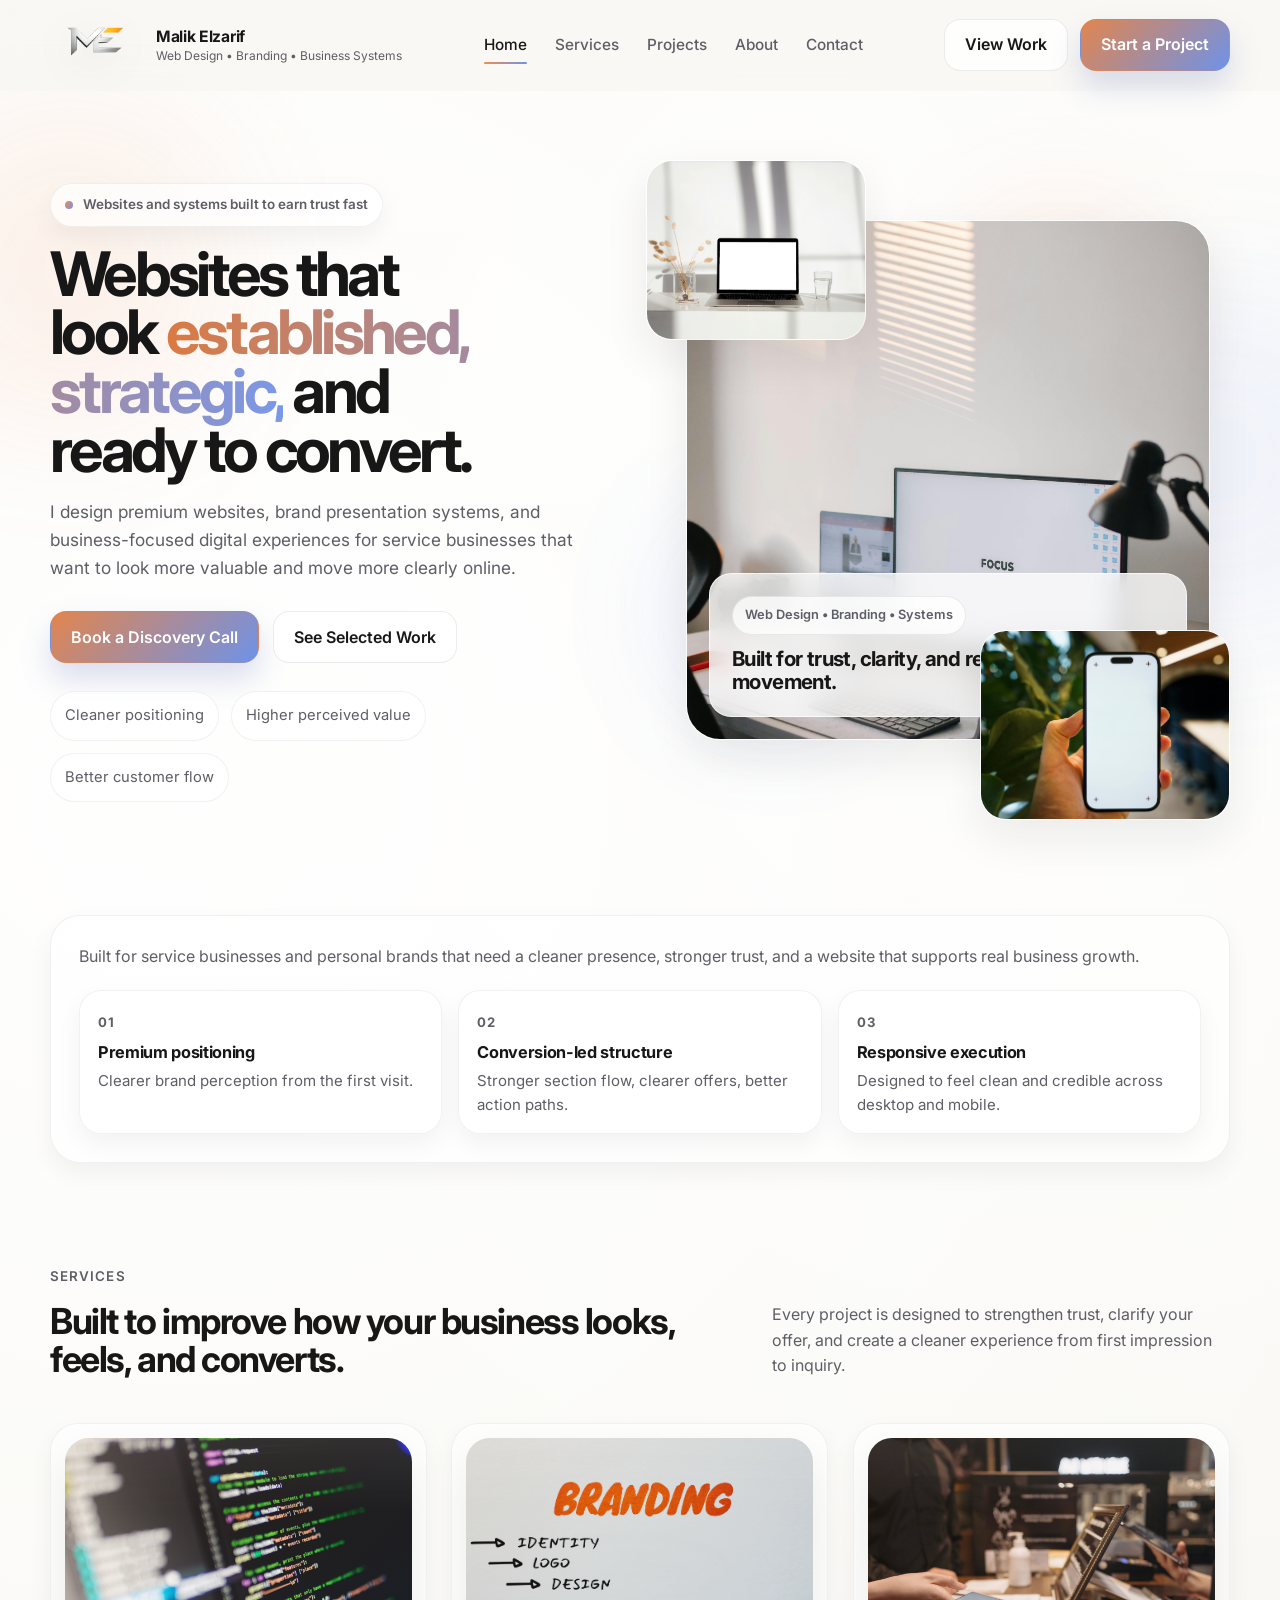
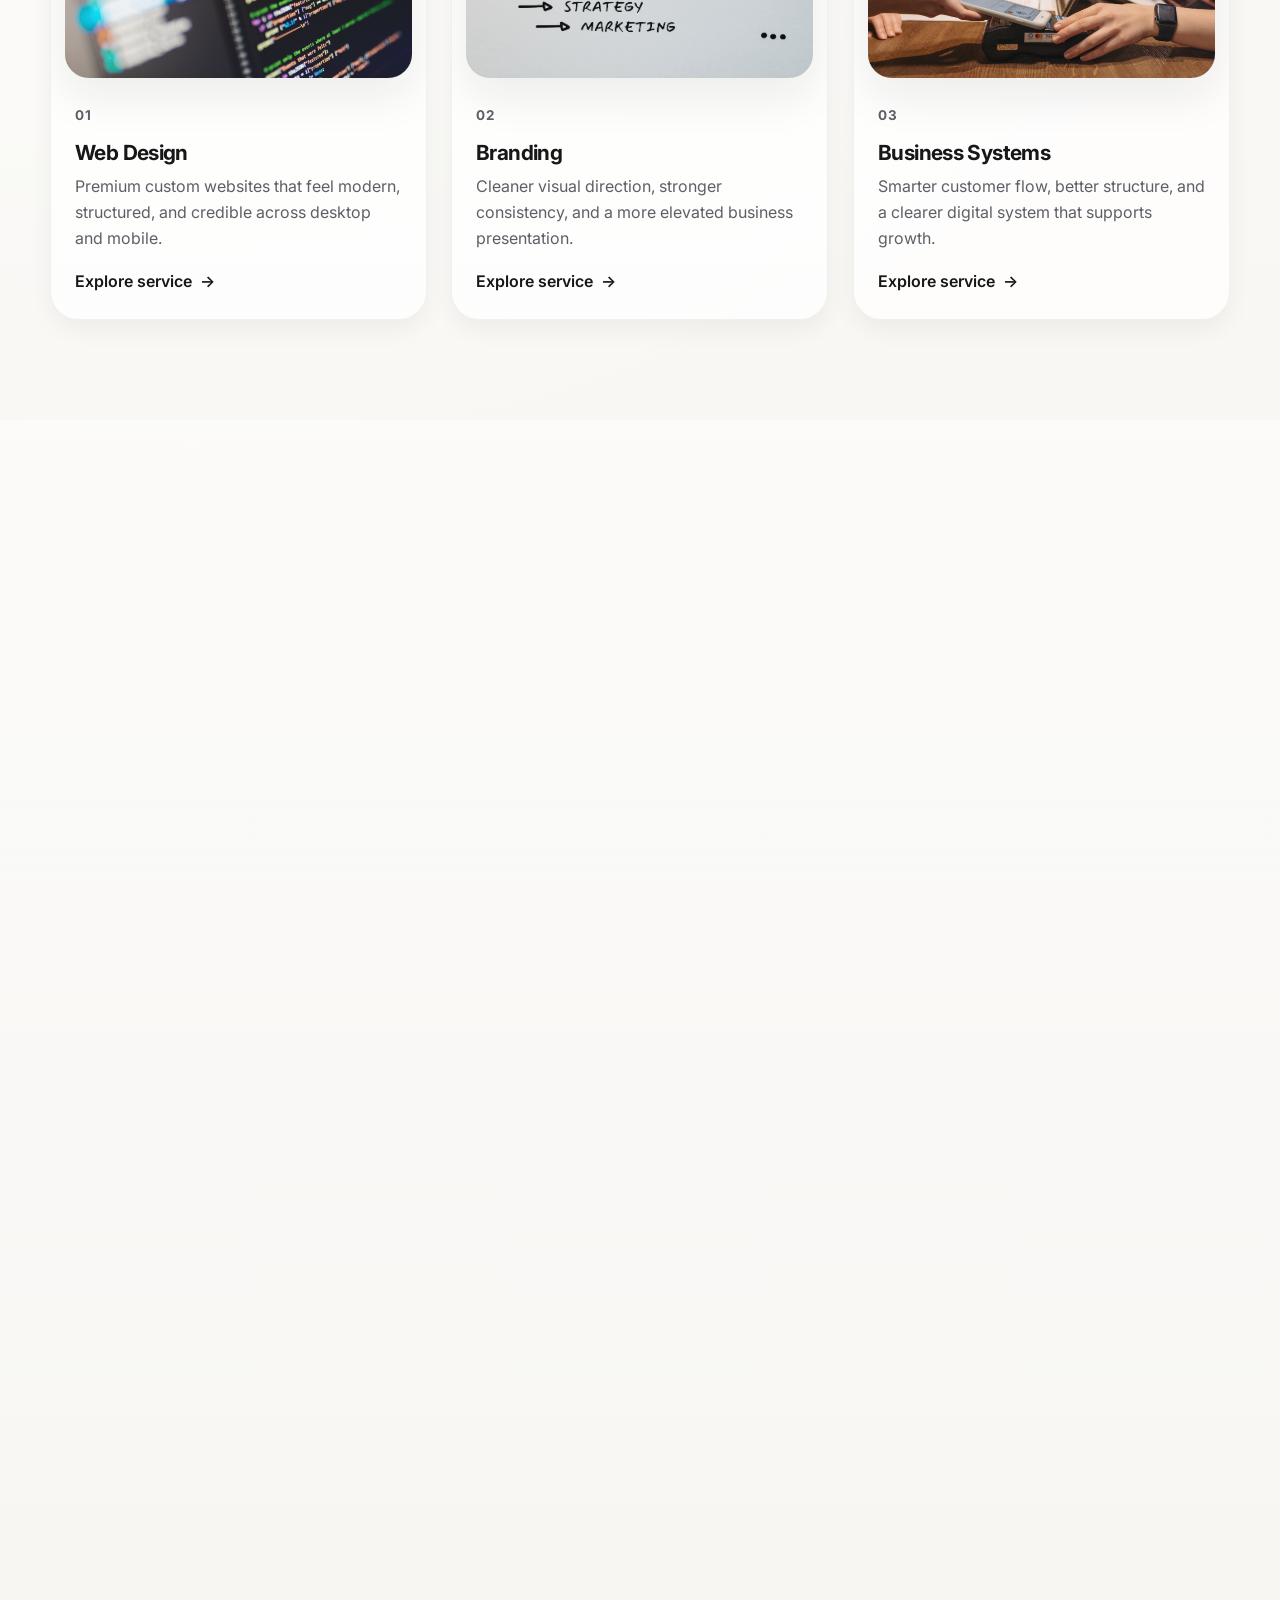
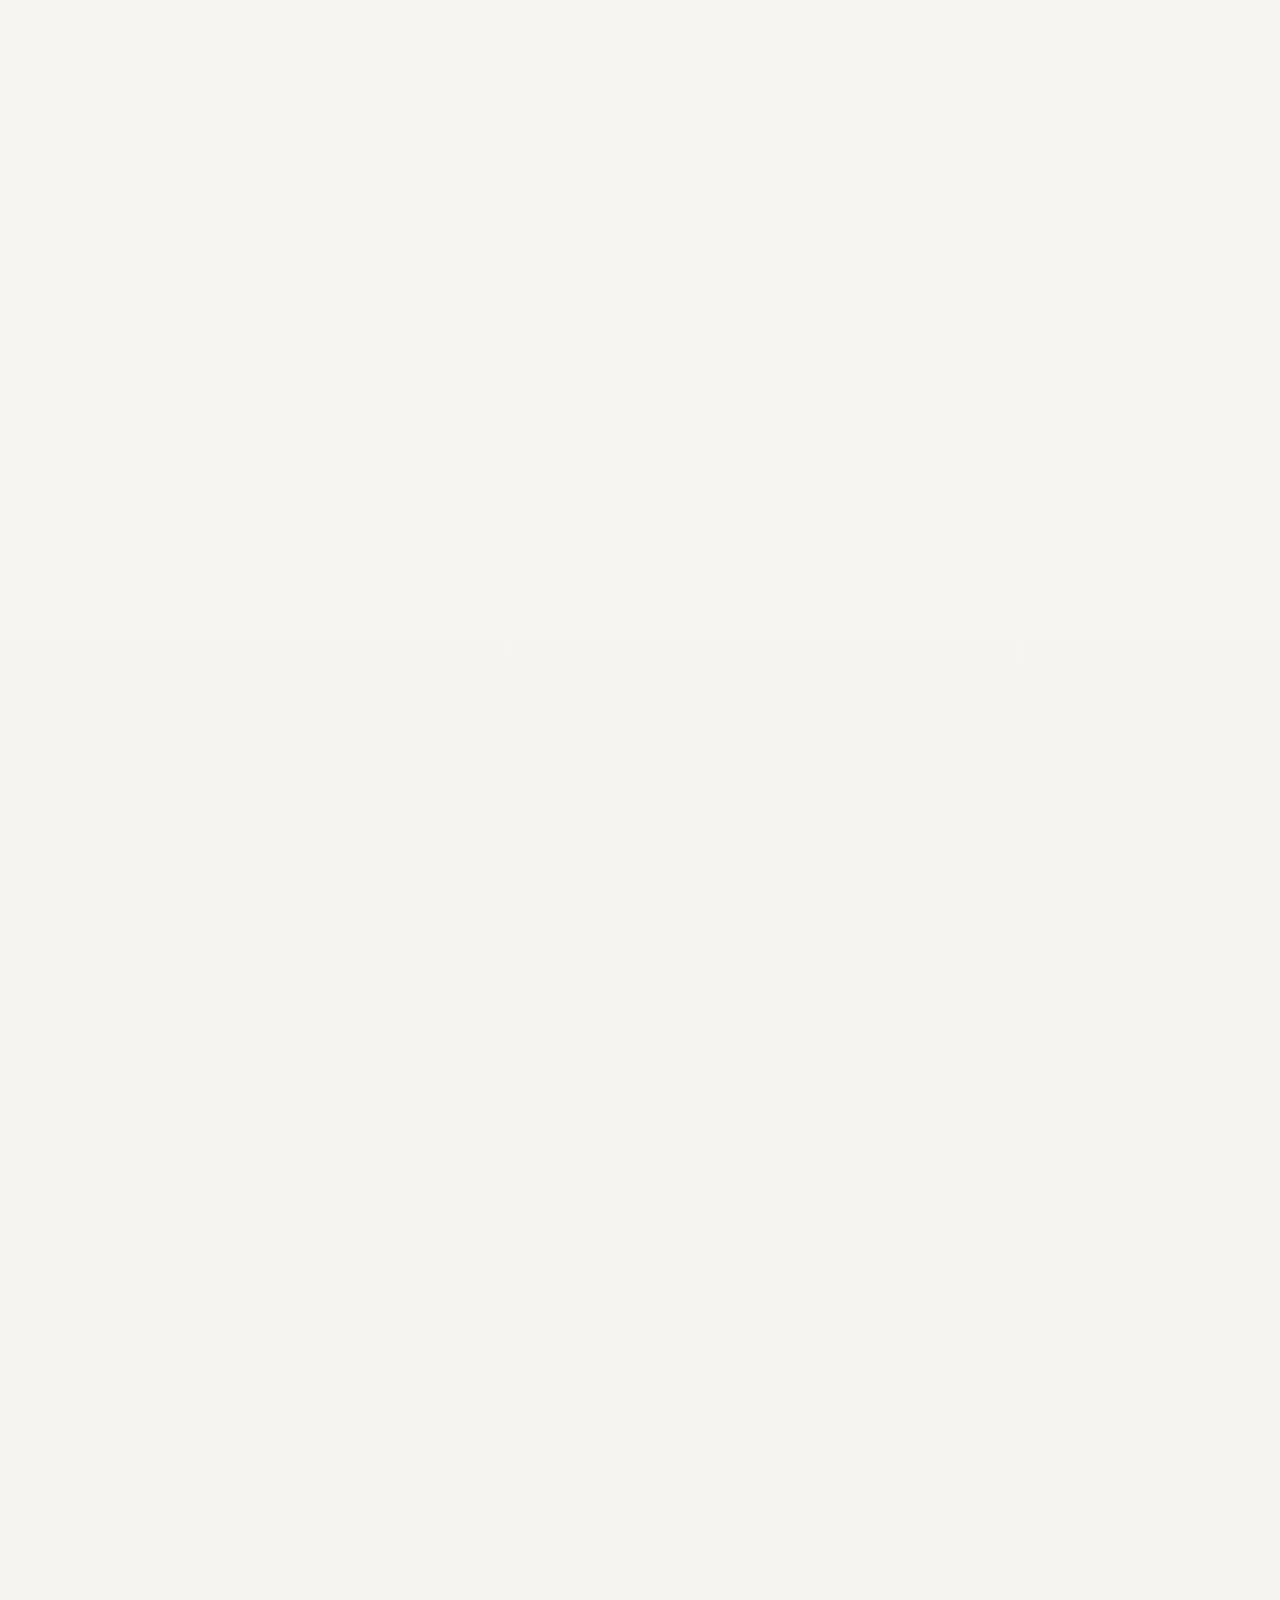
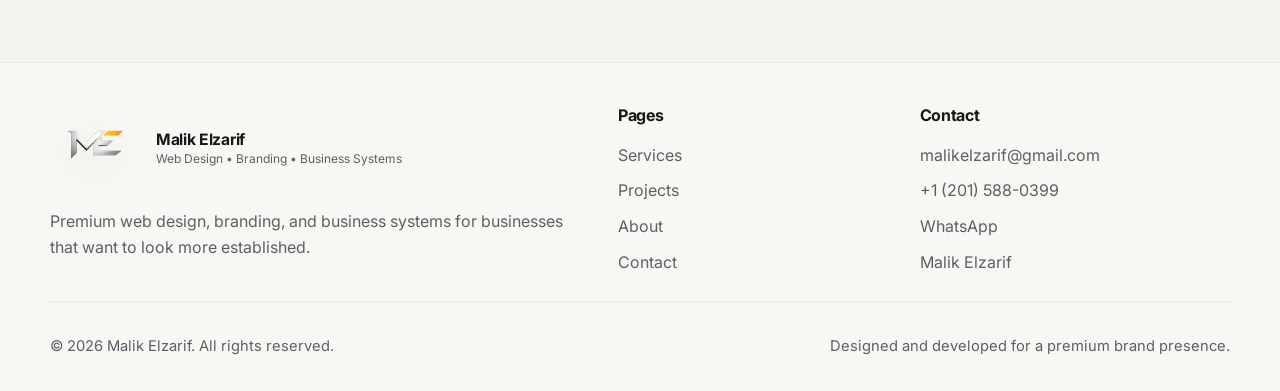
==== commit af620a33: "Add files via upload" ====
--- a/index.html
+++ b/index.html
@@ -24,16 +24,16 @@
   <header class="site-header" id="top">
     <div class="container header-inner">
       <a href="index.html" class="brand brand--logo" aria-label="Malik Elzarif home">
-  <img
-    src="assets/logo/logo-me.png"
-    alt="Malik Elzarif logo"
-    class="brand-logo"
-  />
-  <span class="brand-text">
-    <strong>Malik Elzarif</strong>
-    <small>Web Design • Branding • Business Systems</small>
-  </span>
-</a>
+        <img
+          src="assets/logo/logo-me.png"
+          alt="Malik Elzarif logo"
+          class="brand-logo"
+        />
+        <span class="brand-text">
+          <strong>Malik Elzarif</strong>
+          <small>Web Design • Branding • Business Systems</small>
+        </span>
+      </a>
 
       <nav class="desktop-nav" aria-label="Primary navigation">
         <a href="index.html" class="is-active">Home</a>
@@ -78,18 +78,18 @@
         <div class="hero-copy reveal">
           <div class="eyebrow">
             <span class="eyebrow-dot"></span>
-            Premium digital presence for serious businesses
+            Websites and systems built to earn trust fast
           </div>
 
           <h1>
-            Websites that feel
-            <span class="text-gradient">refined, strategic,</span>
-            and built to win trust.
+            Websites that look
+            <span class="text-gradient">established, strategic,</span>
+            and ready to convert.
           </h1>
 
           <p class="hero-text">
-            I design premium websites, brand systems, and business-ready digital experiences
-            that help companies look established, communicate clearly, and convert better.
+            I design premium websites, brand presentation systems, and business-focused digital
+            experiences for service businesses that want to look more valuable and move more clearly online.
           </p>
 
           <div class="hero-actions">
@@ -98,9 +98,9 @@
           </div>
 
           <ul class="hero-points">
-            <li>Clean premium design direction</li>
-            <li>Brand-led positioning and messaging</li>
-            <li>Systems built for growth, not just looks</li>
+            <li>Cleaner positioning</li>
+            <li>Higher perceived value</li>
+            <li>Better customer flow</li>
           </ul>
         </div>
 
@@ -116,8 +116,8 @@
                 class="media-cover"
               />
               <div class="hero-main-card__overlay">
-                <div class="hero-ui-chip">Premium Web Design</div>
-                <h3>Built for trust, clarity, and momentum.</h3>
+                <div class="hero-ui-chip">Web Design • Branding • Systems</div>
+                <h3>Built for trust, clarity, and real business movement.</h3>
               </div>
             </div>
 
@@ -143,13 +143,31 @@
 
     <section class="trust-strip">
       <div class="container trust-strip__inner reveal">
-        <p>For brands that want to look more established, operate more clearly, and convert with confidence.</p>
-        <div class="trust-tags">
-          <span>Web Design</span>
-          <span>Brand Positioning</span>
-          <span>Business Systems</span>
-          <span>Responsive Builds</span>
-          <span>Conversion Focus</span>
+        <div class="trust-strip__top">
+          <p>
+            Built for service businesses and personal brands that need a cleaner presence,
+            stronger trust, and a website that supports real business growth.
+          </p>
+        </div>
+
+        <div class="trust-proof-grid">
+          <article class="trust-proof-card">
+            <span class="trust-proof-number">01</span>
+            <h3>Premium positioning</h3>
+            <p>Clearer brand perception from the first visit.</p>
+          </article>
+
+          <article class="trust-proof-card">
+            <span class="trust-proof-number">02</span>
+            <h3>Conversion-led structure</h3>
+            <p>Stronger section flow, clearer offers, better action paths.</p>
+          </article>
+
+          <article class="trust-proof-card">
+            <span class="trust-proof-number">03</span>
+            <h3>Responsive execution</h3>
+            <p>Designed to feel clean and credible across desktop and mobile.</p>
+          </article>
         </div>
       </div>
     </section>
@@ -158,11 +176,11 @@
       <div class="container section-heading reveal">
         <div>
           <span class="section-kicker">Services</span>
-          <h2>More than a website. A stronger business presentation system.</h2>
+          <h2>Built to improve how your business looks, feels, and converts.</h2>
         </div>
         <p>
-          Every project is built to improve perception, clarity, and customer response —
-          with clean execution across design, branding, and structure.
+          Every project is designed to strengthen trust, clarify your offer, and create a cleaner
+          experience from first impression to inquiry.
         </p>
       </div>
 
@@ -179,7 +197,7 @@
             <span class="service-index">01</span>
             <h3>Web Design</h3>
             <p>
-              Premium websites that feel modern, structured, and credible across desktop and mobile.
+              Premium custom websites that feel modern, structured, and credible across desktop and mobile.
             </p>
             <a href="services.html#web-design" class="text-link">Explore service</a>
           </div>
@@ -197,7 +215,7 @@
             <span class="service-index">02</span>
             <h3>Branding</h3>
             <p>
-              Cleaner brand presentation, better visual direction, and a stronger premium feel.
+              Cleaner visual direction, stronger consistency, and a more elevated business presentation.
             </p>
             <a href="services.html#branding" class="text-link">Explore service</a>
           </div>
@@ -215,7 +233,7 @@
             <span class="service-index">03</span>
             <h3>Business Systems</h3>
             <p>
-              Smart customer flow, cleaner offers, and better systems that support long-term growth.
+              Smarter customer flow, better structure, and a clearer digital system that supports growth.
             </p>
             <a href="services.html#business-systems" class="text-link">Explore service</a>
           </div>
@@ -227,10 +245,10 @@
       <div class="container split-layout">
         <div class="split-copy reveal">
           <span class="section-kicker">Selected Projects</span>
-          <h2>Designed to look elevated. Built to perform in the real world.</h2>
+          <h2>Designed to feel elevated. Built to work in the real world.</h2>
           <p>
-            Each project balances visual refinement with clear user flow, strong service communication,
-            and a conversion-first structure.
+            Each project balances visual refinement with business clarity, stronger service communication,
+            and a structure that supports action.
           </p>
           <a href="projects.html" class="btn btn-secondary">View All Projects</a>
         </div>
@@ -250,7 +268,7 @@
                 <span>Website + Positioning</span>
               </div>
               <h3>Solutions Barbershop</h3>
-              <p>Sharper local presence, premium feel, clearer booking flow.</p>
+              <p>Sharper local presence, more premium feel, clearer booking direction.</p>
             </div>
           </article>
 
@@ -268,7 +286,7 @@
                 <span>Website + Brand Lift</span>
               </div>
               <h3>Online Instructor Brand</h3>
-              <p>More trust, clearer offer presentation, stronger parent confidence.</p>
+              <p>More trust, clearer offer presentation, stronger confidence for parents and students.</p>
             </div>
           </article>
         </div>
@@ -279,10 +297,10 @@
       <div class="container section-heading reveal">
         <div>
           <span class="section-kicker">Process</span>
-          <h2>A clear process built to keep quality high.</h2>
+          <h2>A clear process that keeps the work sharp and intentional.</h2>
         </div>
         <p>
-          The goal is not random design. It is to create an online presence that looks established
+          The goal is not random design. It is to create a digital presence that looks more established
           and supports real business growth.
         </p>
       </div>
@@ -291,19 +309,19 @@
         <article class="process-card reveal">
           <span class="process-step">01</span>
           <h3>Strategy</h3>
-          <p>Offer clarity, audience fit, business positioning, and site structure.</p>
+          <p>Offer clarity, audience fit, page structure, and brand positioning.</p>
         </article>
 
         <article class="process-card reveal reveal-delay-1">
           <span class="process-step">02</span>
           <h3>Design</h3>
-          <p>Premium visual direction, page layouts, hierarchy, and motion planning.</p>
+          <p>Premium visual direction, layout hierarchy, and motion planning.</p>
         </article>
 
         <article class="process-card reveal reveal-delay-2">
           <span class="process-step">03</span>
           <h3>Build</h3>
-          <p>Responsive front-end development with a consistent scalable system.</p>
+          <p>Responsive front-end development with a scalable design system.</p>
         </article>
 
         <article class="process-card reveal reveal-delay-3">
@@ -328,7 +346,7 @@
 
         <div class="about-preview__copy reveal reveal-delay-1">
           <span class="section-kicker">About</span>
-          <h2>Premium thinking, practical execution.</h2>
+          <h2>Premium thinking with practical execution.</h2>
           <p>
             My work sits between design, brand perception, and business clarity. The focus is simple:
             build digital experiences that make businesses look more valuable and feel easier to trust.
@@ -346,10 +364,10 @@
       <div class="container cta-panel reveal">
         <div class="cta-panel__copy">
           <span class="section-kicker">Start</span>
-          <h2>Ready for a website that actually feels premium?</h2>
+          <h2>Ready for a website that looks more established and sells with more clarity?</h2>
           <p>
-            Let’s build a brand presence that looks established, moves beautifully,
-            and makes people take your business more seriously.
+            Let’s build a brand presence that feels premium, communicates clearly,
+            and makes people take your business seriously from the first visit.
           </p>
         </div>
 
@@ -364,17 +382,17 @@
   <footer class="site-footer">
     <div class="container footer-grid">
       <div class="footer-brand">
-        <a href="index.html" class="brand brand--logo" aria-label="Malik Elzarif home">
-  <img
-    src="assets/logo/logo-me.png"
-    alt="Malik Elzarif logo"
-    class="brand-logo"
-  />
-  <span class="brand-text">
-    <strong>Malik Elzarif</strong>
-    <small>Web Design • Branding • Business Systems</small>
-  </span>
-</a>
+        <a href="index.html" class="brand brand--logo brand--footer" aria-label="Malik Elzarif home">
+          <img
+            src="assets/logo/logo-me.png"
+            alt="Malik Elzarif logo"
+            class="brand-logo"
+          />
+          <span class="brand-text">
+            <strong>Malik Elzarif</strong>
+            <small>Web Design • Branding • Business Systems</small>
+          </span>
+        </a>
         <p>
           Premium web design, branding, and business systems for businesses that want to look more established.
         </p>
@@ -396,6 +414,8 @@
           <li><a href="mailto:malikelzarif@gmail.com">malikelzarif@gmail.com</a></li>
           <li><a href="tel:+12015880399">+1 (201) 588-0399</a></li>
           <li><a href="https://wa.me/12015880399" target="_blank" rel="noopener noreferrer">WhatsApp</a></li>
+          <li><a href="https://malikelzarif.com" target="_blank" rel="noopener noreferrer">Malik Elzarif</a></li>
+
         </ul>
       </div>
     </div>
--- a/style.css
+++ b/style.css
@@ -16,7 +16,7 @@
 
   --shadow-sm: 0 10px 25px rgba(24, 24, 24, 0.05);
   --shadow-md: 0 18px 45px rgba(24, 24, 24, 0.08);
-  --shadow-lg: 0 30px 80px rgba(24, 24, 24, 0.10);
+  --shadow-lg: 0 30px 80px rgba(24, 24, 24, 0.1);
 
   --radius-xs: 14px;
   --radius-sm: 18px;
@@ -24,7 +24,8 @@
   --radius-lg: 30px;
   --radius-xl: 36px;
 
-  --container: 1240px;
+  --container: 1180px;
+  --gutter: 56px;
   --header-h: 88px;
 
   --dur-fast: 220ms;
@@ -40,10 +41,14 @@
 }
 
 html {
+  width: 100%;
+  min-width: 320px;
   scroll-behavior: smooth;
 }
 
 body {
+  width: 100%;
+  min-width: 320px;
   margin: 0;
   font-family: "Inter", sans-serif;
   color: var(--text);
@@ -55,6 +60,12 @@
   overflow-x: hidden;
 }
 
+main,
+.site-body {
+  width: 100%;
+  transform: none;
+}
+
 img {
   max-width: 100%;
   display: block;
@@ -111,9 +122,24 @@
   }
 }
 
-.container {
-  width: min(var(--container), calc(100% - 40px));
-  margin: 0 auto;
+.container,
+.grid,
+.grid-3,
+.projects-grid,
+.metrics-grid,
+.values-grid,
+.contact-grid,
+.process-grid,
+.project-stack {
+  width: min(var(--container), calc(100% - var(--gutter)));
+  margin-left: auto;
+  margin-right: auto;
+}
+
+.section,
+.page-hero,
+.hero {
+  overflow: clip;
 }
 
 .section {
@@ -130,6 +156,9 @@
   gap: 36px;
   align-items: end;
   margin-bottom: 44px;
+  padding-left: 0;
+  padding-right: 0;
+  max-width: 100%;
 }
 
 .section-heading--compact {
@@ -214,7 +243,7 @@
 
 .brand-logo {
   width: auto;
-  height: 52px;
+  height: 90px;
   display: block;
   object-fit: contain;
   flex-shrink: 0;
@@ -578,41 +607,120 @@
 }
 
 .trust-strip__inner {
-  padding: 24px 28px;
+  padding: 28px;
   border-radius: var(--radius-lg);
   background: rgba(255, 255, 255, 0.66);
   border: 1px solid rgba(23, 23, 23, 0.06);
   box-shadow: var(--shadow-sm);
 }
 
-.trust-strip__inner p {
-  margin: 0 0 18px;
+.trust-strip__top {
+  margin-bottom: 20px;
+}
+
+.trust-strip__top p {
+  margin: 0;
   font-size: 1rem;
   color: var(--text-soft);
 }
 
-.trust-tags {
-  display: flex;
-  flex-wrap: wrap;
-  gap: 12px;
-}
-
-.trust-tags span {
-  padding: 10px 14px;
-  border-radius: 999px;
-  background: linear-gradient(180deg, rgba(255, 255, 255, 0.85), rgba(255, 255, 255, 0.72));
+.trust-proof-grid {
+  display: grid;
+  grid-template-columns: repeat(3, 1fr);
+  gap: 16px;
+}
+
+.trust-proof-card {
+  padding: 18px 18px 16px;
+  border-radius: 22px;
+  background: rgba(255, 255, 255, 0.74);
   border: 1px solid rgba(23, 23, 23, 0.06);
-  font-size: 0.92rem;
-  color: var(--text-soft);
+  box-shadow: var(--shadow-sm);
+  transition:
+    transform var(--dur) var(--ease),
+    box-shadow var(--dur) var(--ease),
+    border-color var(--dur) var(--ease);
+}
+
+.trust-proof-card:hover {
+  transform: translateY(-4px);
+  box-shadow: var(--shadow-md);
+  border-color: rgba(23, 23, 23, 0.1);
+}
+
+.trust-proof-number {
+  display: inline-flex;
+  margin-bottom: 10px;
+  font-size: 0.82rem;
+  font-weight: 700;
+  letter-spacing: 0.08em;
+  color: var(--text-soft);
+  text-transform: uppercase;
+}
+
+.trust-proof-card h3 {
+  margin: 0 0 8px;
+  font-size: 1.02rem;
+  line-height: 1.15;
+  letter-spacing: -0.02em;
+}
+
+.trust-proof-card p {
+  margin: 0;
+  color: var(--text-soft);
+  font-size: 0.94rem;
 }
 
 .grid {
   display: grid;
-  gap: 22px;
+  gap: 24px;
 }
 
 .grid-3 {
+  display: grid;
   grid-template-columns: repeat(3, 1fr);
+  gap: 24px;
+}
+
+.projects-grid,
+.metrics-grid,
+.values-grid,
+.contact-grid,
+.process-grid {
+  display: grid;
+  gap: 24px;
+}
+
+.projects-grid {
+  grid-template-columns: repeat(2, 1fr);
+}
+
+.metrics-grid,
+.values-grid,
+.contact-grid {
+  grid-template-columns: repeat(3, 1fr);
+}
+
+.process-grid {
+  grid-template-columns: repeat(4, 1fr);
+}
+
+.project-stack {
+  display: grid;
+  gap: 20px;
+}
+
+.service-card,
+.project-card,
+.process-card,
+.value-card,
+.contact-card,
+.metric-card,
+.service-detail-card,
+.contact-form-shell,
+.cta-panel,
+.project-feature-card {
+  box-sizing: border-box;
 }
 
 .service-card,
@@ -642,12 +750,24 @@
   border-color: rgba(23, 23, 23, 0.1);
 }
 
+.service-card,
+.project-card {
+  overflow: hidden;
+}
+
 .service-card__media,
 .project-card__media,
 .project-feature-card__media,
 .image-frame {
   overflow: hidden;
-  border-radius: 22px;
+  border-radius: 24px;
+}
+
+.service-card__media,
+.project-card__media,
+.project-feature-card__media {
+  margin: 14px 14px 0;
+  width: auto;
 }
 
 .service-card__media img,
@@ -669,16 +789,29 @@
   transform: scale(1.05);
 }
 
-.service-card {
-  overflow: hidden;
-}
-
 .service-card__media {
   height: 240px;
 }
 
-.service-card__body {
-  padding: 22px;
+.project-card__media {
+  height: 320px;
+}
+
+.project-feature-card__media {
+  height: 230px;
+}
+
+.service-card__body,
+.project-card__body,
+.project-feature-card__body,
+.process-card,
+.value-card,
+.contact-card,
+.metric-card,
+.service-detail-card,
+.contact-form-shell,
+.cta-panel {
+  padding: 24px;
 }
 
 .service-index,
@@ -742,21 +875,12 @@
   align-items: center;
 }
 
-.project-stack {
-  display: grid;
-  gap: 20px;
-}
-
 .project-feature-card {
   display: grid;
   grid-template-columns: 320px 1fr;
   gap: 20px;
-  padding: 18px;
+  padding: 14px;
   border-radius: 30px;
-}
-
-.project-feature-card__media {
-  height: 230px;
 }
 
 .project-feature-card__body {
@@ -770,16 +894,6 @@
   flex-wrap: wrap;
   gap: 10px;
   margin-bottom: 14px;
-}
-
-.process-grid {
-  display: grid;
-  grid-template-columns: repeat(4, 1fr);
-  gap: 20px;
-}
-
-.process-card {
-  padding: 26px;
 }
 
 .about-preview {
@@ -813,7 +927,7 @@
 
 .image-frame-large {
   height: 580px;
-  border-radius: 34px;
+  border-radius: 24px;
   overflow: hidden;
 }
 
@@ -822,7 +936,6 @@
   grid-template-columns: 1.15fr 0.85fr;
   gap: 30px;
   align-items: center;
-  padding: 34px;
   border-radius: 34px;
   background:
     linear-gradient(135deg, rgba(255, 255, 255, 0.86), rgba(255, 255, 255, 0.72)),
@@ -893,10 +1006,12 @@
   font-size: 1.05rem;
 }
 
-.page-hero__media {
+.page-hero__media,
+.about-story__media,
+.contact-main__media {
   position: relative;
   height: 540px;
-  border-radius: 32px;
+  border-radius: 24px;
   overflow: hidden;
   box-shadow: var(--shadow-lg);
   background: #f0efea;
@@ -928,7 +1043,6 @@
 }
 
 .service-detail-card {
-  padding: 26px;
   border-radius: 28px;
   background: rgba(255, 255, 255, 0.74);
   border: 1px solid rgba(23, 23, 23, 0.06);
@@ -971,61 +1085,6 @@
   background: linear-gradient(135deg, var(--orange), var(--blue));
 }
 
-.projects-grid {
-  display: grid;
-  grid-template-columns: repeat(2, 1fr);
-  gap: 22px;
-}
-
-.project-card {
-  overflow: hidden;
-}
-
-.project-card__media {
-  height: 320px;
-}
-
-.project-card__body {
-  padding: 24px;
-}
-
-.project-card__foot {
-  display: flex;
-  flex-wrap: wrap;
-  gap: 10px;
-  margin-top: 18px;
-}
-
-.metrics-grid,
-.values-grid,
-.contact-grid {
-  display: grid;
-  grid-template-columns: repeat(3, 1fr);
-  gap: 20px;
-}
-
-.metric-card,
-.value-card,
-.contact-card {
-  padding: 26px;
-}
-
-.metric-card .metric-number {
-  display: block;
-  margin-bottom: 10px;
-  font-size: 2.2rem;
-  font-weight: 800;
-  letter-spacing: -0.05em;
-}
-
-.about-story__media,
-.contact-main__media {
-  height: 560px;
-  border-radius: 32px;
-  overflow: hidden;
-  box-shadow: var(--shadow-lg);
-}
-
 .about-quote {
   margin-top: 26px;
   padding: 22px;
@@ -1037,14 +1096,6 @@
 
 .contact-main__copy .feature-list {
   margin-top: 20px;
-}
-
-.contact-form-shell {
-  padding: 30px;
-  border-radius: 30px;
-  background: rgba(255, 255, 255, 0.78);
-  border: 1px solid rgba(23, 23, 23, 0.06);
-  box-shadow: var(--shadow-md);
 }
 
 .form-grid {
@@ -1200,7 +1251,13 @@
   }
 }
 
-/* RESPONSIVE */
+@media (min-width: 1400px) {
+  :root {
+    --container: 1200px;
+    --gutter: 72px;
+  }
+}
+
 @media (max-width: 1160px) {
   .hero-grid,
   .page-hero__grid,
@@ -1240,6 +1297,10 @@
 }
 
 @media (max-width: 980px) {
+  :root {
+    --gutter: 36px;
+  }
+
   .desktop-nav,
   .hide-tablet,
   .hide-mobile {
@@ -1285,19 +1346,39 @@
   .image-frame-large {
     height: 460px;
   }
+
+  .service-card__media,
+  .project-card__media,
+  .project-feature-card__media {
+    margin: 12px 12px 0;
+  }
+
+  .service-card__body,
+  .project-card__body,
+  .project-feature-card__body,
+  .process-card,
+  .value-card,
+  .contact-card,
+  .metric-card,
+  .service-detail-card,
+  .contact-form-shell,
+  .cta-panel {
+    padding: 22px;
+  }
+
+  .trust-strip__inner {
+    padding: 24px;
+  }
 }
 
 @media (max-width: 760px) {
   :root {
     --header-h: 76px;
-  }
-
-  .container {
-    width: min(100% - 24px, var(--container));
+    --gutter: 24px;
   }
 
   .section {
-    padding: 68px 0;
+    padding: 64px 0;
   }
 
   .hero,
@@ -1363,16 +1444,14 @@
   .values-grid,
   .contact-grid,
   .process-grid,
-  .form-row {
+  .form-row,
+  .trust-proof-grid {
     grid-template-columns: 1fr;
   }
 
   .section-heading {
-    grid-template-columns: 1fr;
     gap: 16px;
     margin-bottom: 24px;
-    padding-left: 0;
-    padding-right: 0;
   }
 
   .section-heading--compact {
@@ -1437,6 +1516,7 @@
 
   .service-card,
   .project-card,
+  .project-feature-card,
   .process-card,
   .value-card,
   .contact-card,
@@ -1444,49 +1524,54 @@
   .service-detail-card,
   .contact-form-shell,
   .cta-panel,
-  .project-feature-card {
+  .trust-proof-card,
+  .trust-strip__inner {
     border-radius: 22px;
     overflow: hidden;
   }
 
+  .service-card__media,
+  .project-card__media,
+  .project-feature-card__media {
+    margin: 12px 12px 0;
+    width: auto;
+    border-radius: 18px;
+  }
+
+  .service-card__media {
+    height: 210px;
+  }
+
+  .project-card__media {
+    height: 210px;
+  }
+
+  .project-feature-card {
+    padding: 14px;
+    border-radius: 22px;
+  }
+
+  .project-feature-card__media {
+    height: 190px;
+    margin: 0;
+  }
+
+  .trust-proof-card {
+    padding: 16px;
+    border-radius: 18px;
+  }
+
   .service-card__body,
   .project-card__body,
+  .project-feature-card__body,
   .process-card,
   .value-card,
   .contact-card,
   .metric-card,
   .service-detail-card,
   .contact-form-shell,
-  .cta-panel,
-  .project-feature-card__body {
+  .cta-panel {
     padding: 20px;
-  }
-
-  .service-card__media,
-  .project-card__media,
-  .project-feature-card__media {
-    margin: 12px 12px 0;
-    width: auto;
-    border-radius: 20px;
-  }
-
-  .service-card__media {
-    height: 210px;
-  }
-
-  .project-card__media {
-    height: 210px;
-  }
-
-  .project-feature-card {
-    grid-template-columns: 1fr;
-    padding: 14px;
-    border-radius: 22px;
-  }
-
-  .project-feature-card__media {
-    height: 190px;
-    margin: 0;
   }
 
   .image-frame,
@@ -1551,7 +1636,6 @@
 
   .trust-strip__inner {
     padding: 18px;
-    border-radius: 22px;
   }
 
   .footer-bottom {
@@ -1563,8 +1647,8 @@
 }
 
 @media (max-width: 480px) {
-  .container {
-    width: min(100% - 20px, var(--container));
+  :root {
+    --gutter: 18px;
   }
 
   .brand-logo {
@@ -1593,15 +1677,21 @@
 
   .service-card__body,
   .project-card__body,
+  .project-feature-card__body,
   .process-card,
   .value-card,
   .contact-card,
   .metric-card,
   .service-detail-card,
   .contact-form-shell,
-  .cta-panel,
-  .project-feature-card__body {
+  .cta-panel {
     padding: 18px;
+  }
+
+  .service-card__media,
+  .project-card__media,
+  .project-feature-card__media {
+    margin: 10px 10px 0;
   }
 
   .service-card__media,
@@ -1612,4 +1702,8 @@
   .project-feature-card__media {
     height: 175px;
   }
+
+  .trust-strip__inner {
+    padding: 16px;
+  }
 }
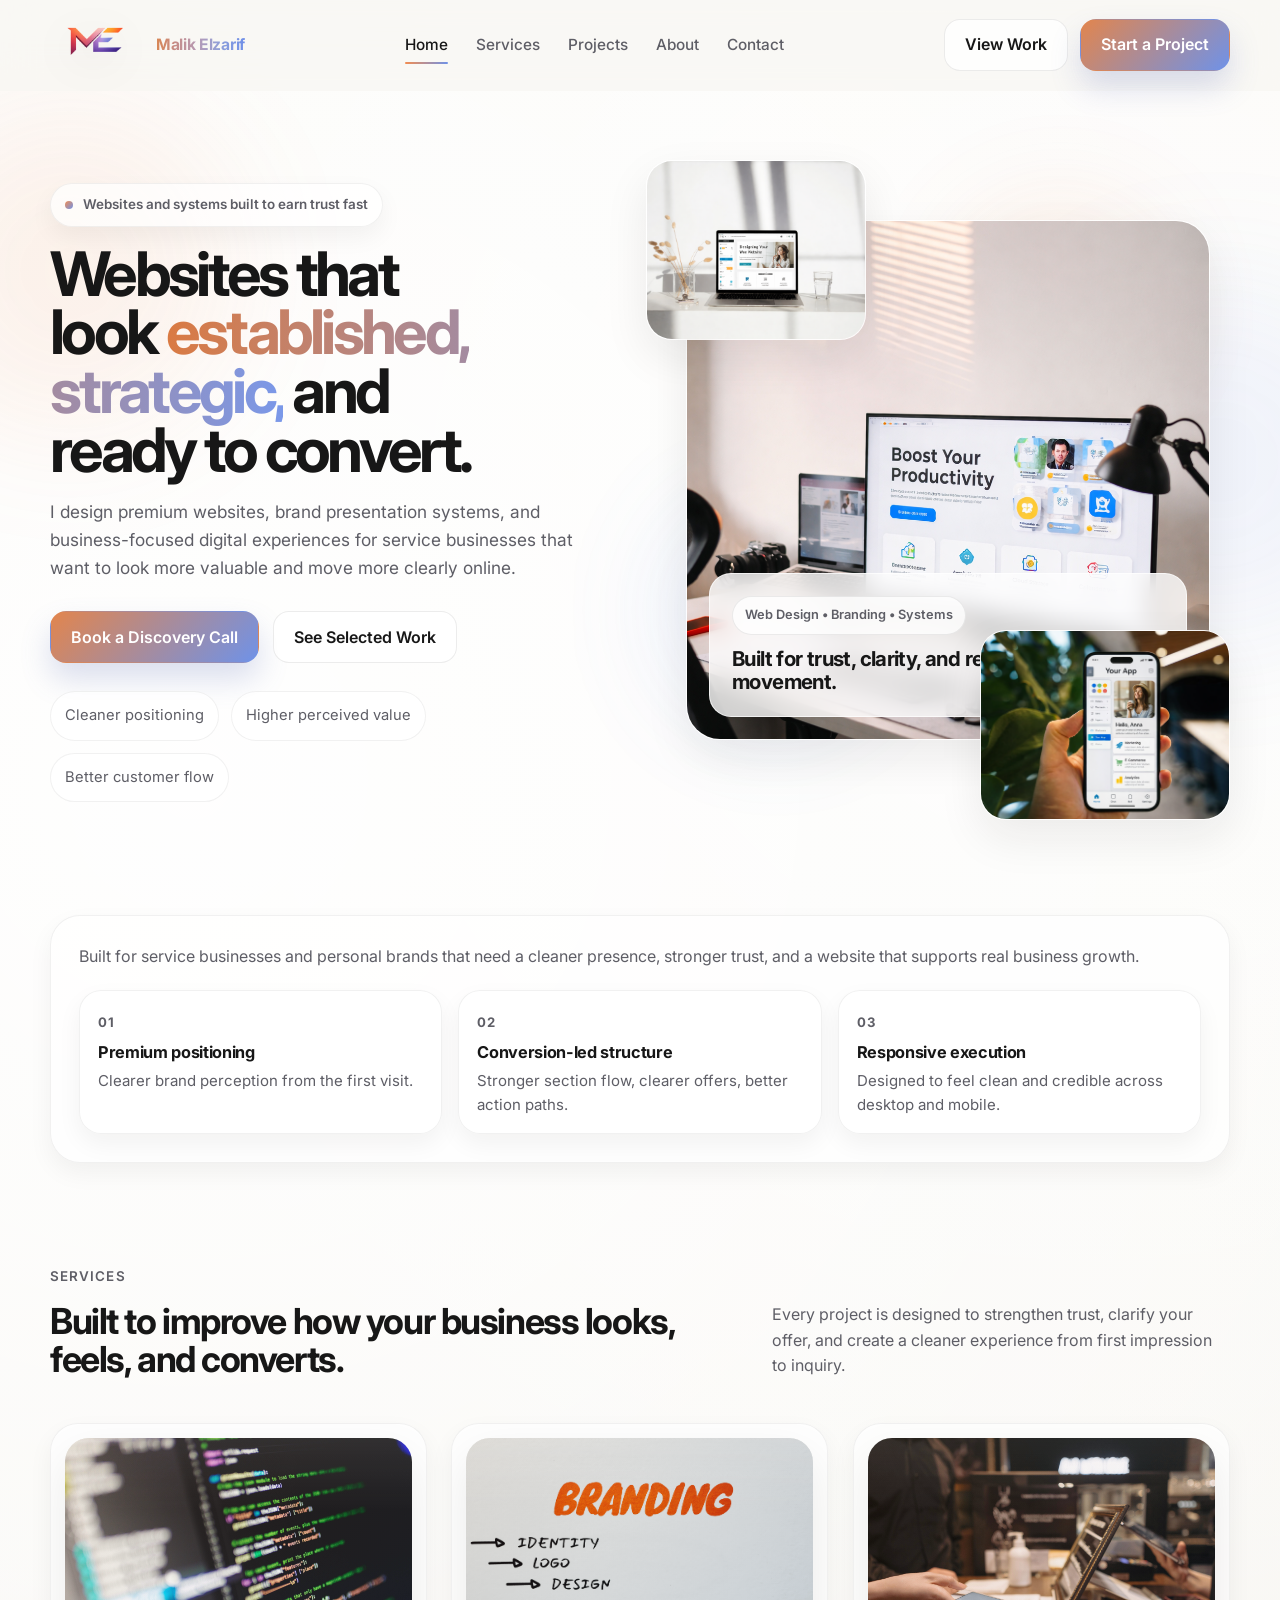
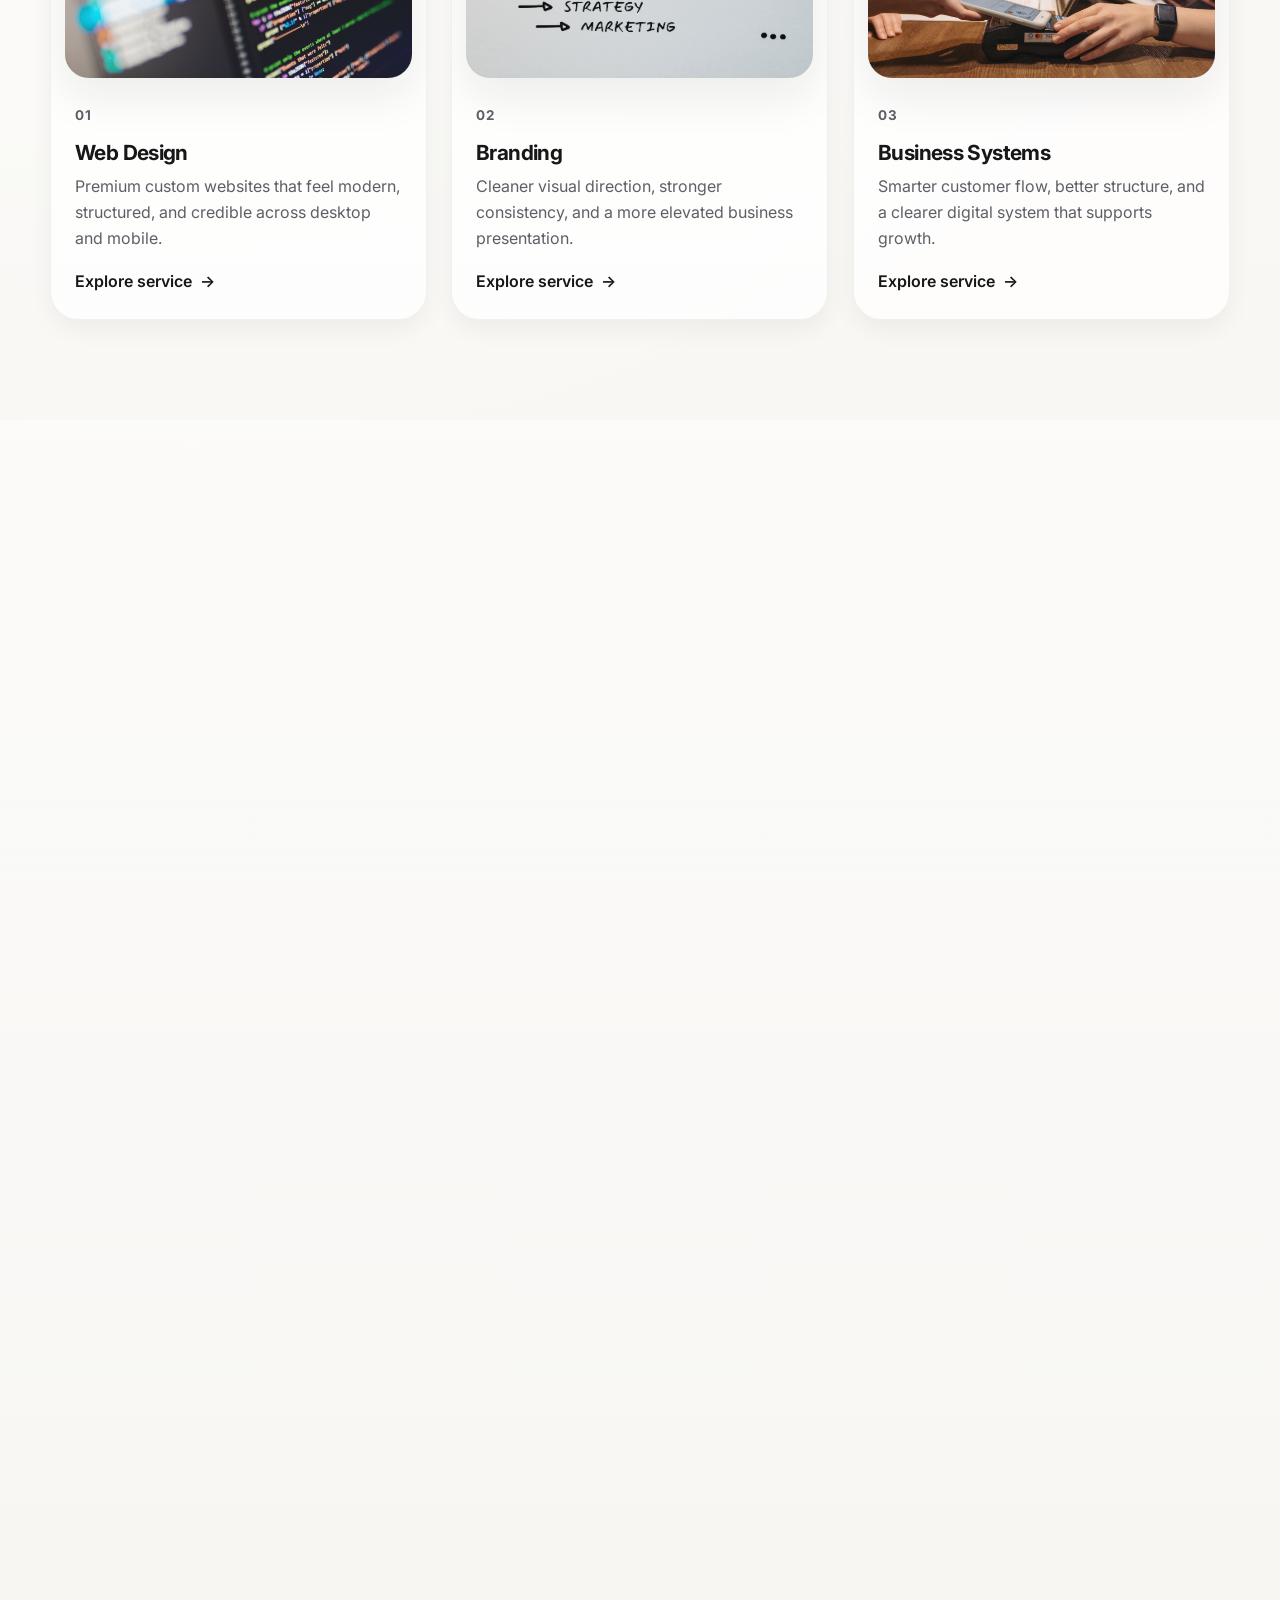
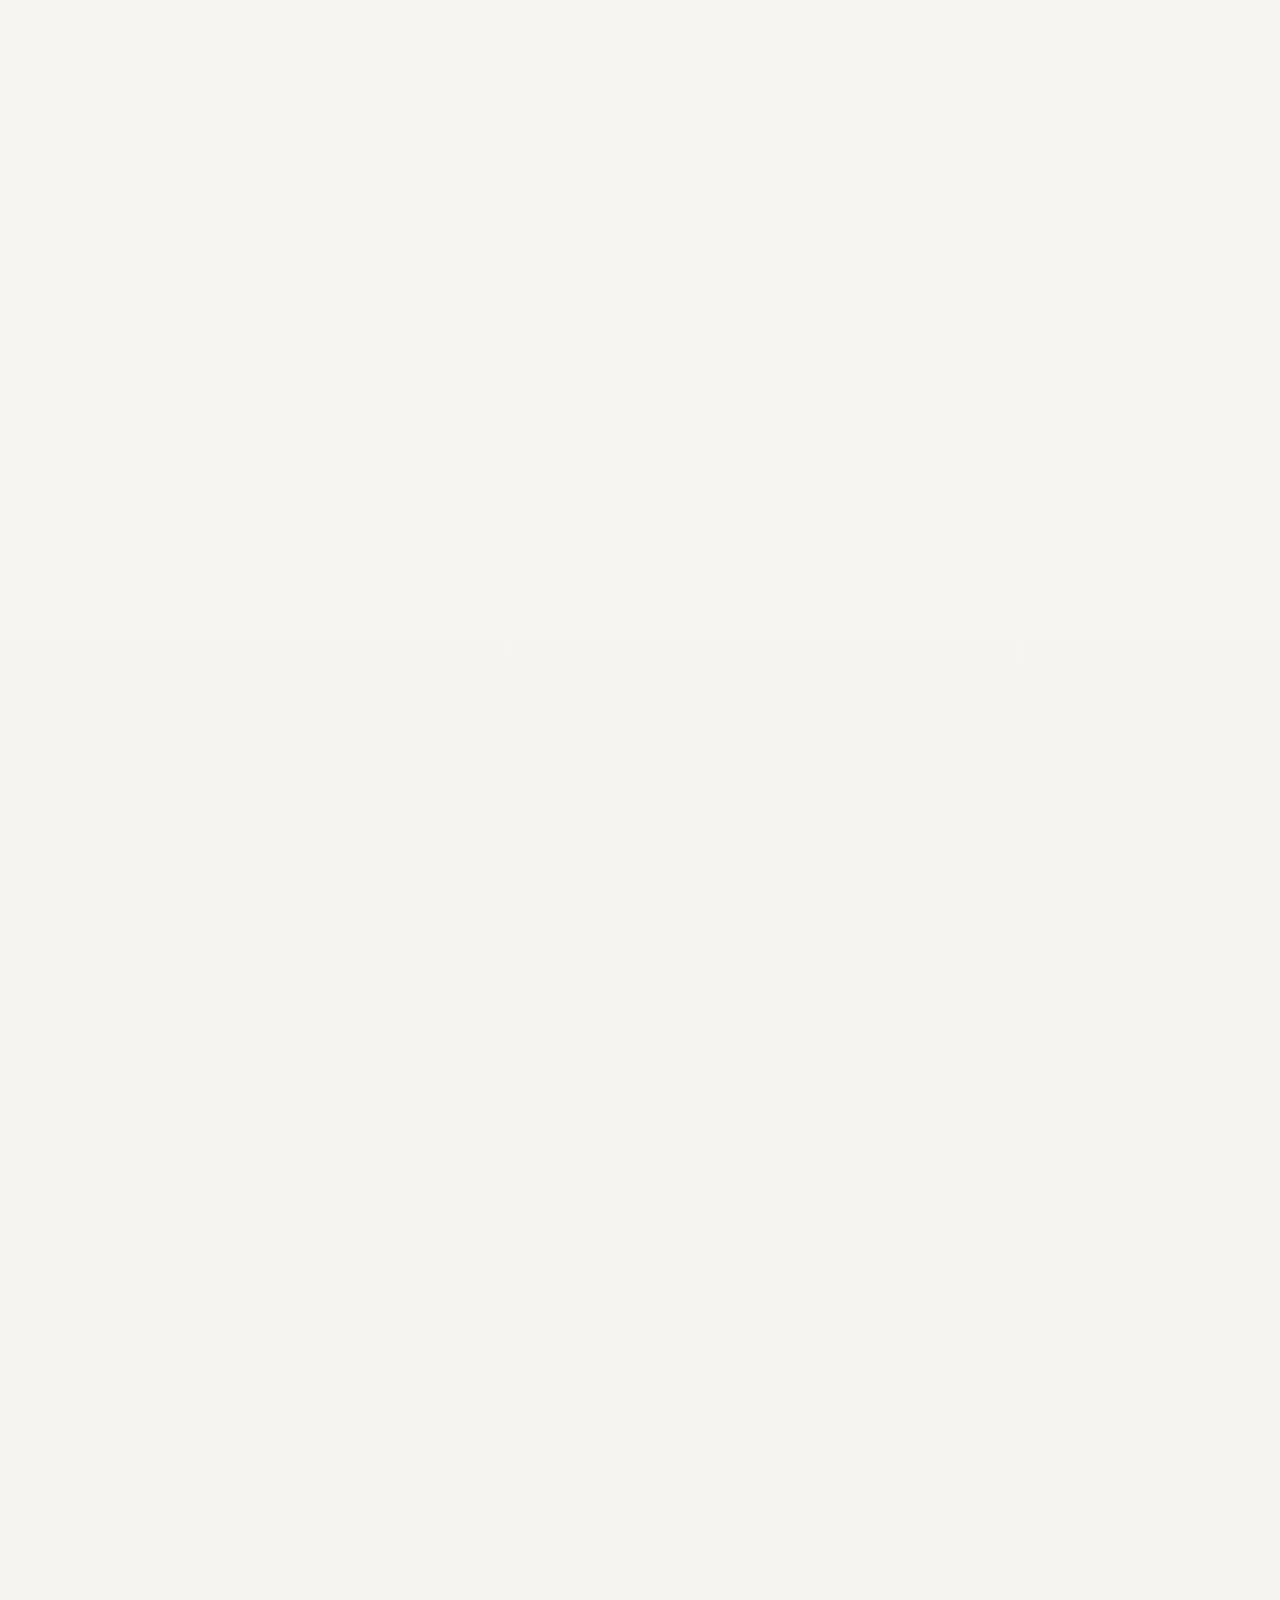
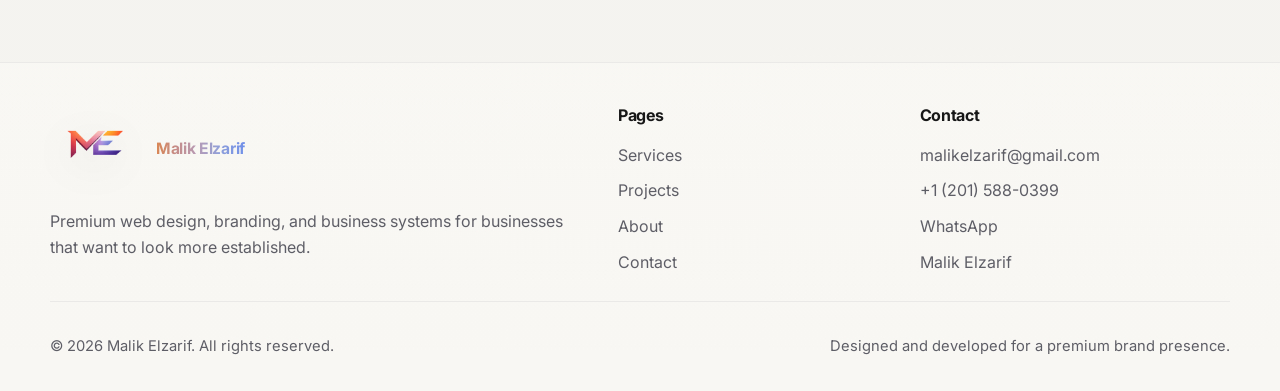
==== commit 299d1cbe: "Add files via upload" ====
--- a/index.html
+++ b/index.html
@@ -29,10 +29,7 @@
           alt="Malik Elzarif logo"
           class="brand-logo"
         />
-        <span class="brand-text">
-          <strong>Malik Elzarif</strong>
-          <small>Web Design • Branding • Business Systems</small>
-        </span>
+        <span class="name-gradient name-gradient--nav">Malik Elzarif</span>
       </a>
 
       <nav class="desktop-nav" aria-label="Primary navigation">
@@ -388,10 +385,7 @@
             alt="Malik Elzarif logo"
             class="brand-logo"
           />
-          <span class="brand-text">
-            <strong>Malik Elzarif</strong>
-            <small>Web Design • Branding • Business Systems</small>
-          </span>
+          <span class="name-gradient name-gradient--footer">Malik Elzarif</span>
         </a>
         <p>
           Premium web design, branding, and business systems for businesses that want to look more established.
@@ -415,7 +409,6 @@
           <li><a href="tel:+12015880399">+1 (201) 588-0399</a></li>
           <li><a href="https://wa.me/12015880399" target="_blank" rel="noopener noreferrer">WhatsApp</a></li>
           <li><a href="https://malikelzarif.com" target="_blank" rel="noopener noreferrer">Malik Elzarif</a></li>
-
         </ul>
       </div>
     </div>
--- a/style.css
+++ b/style.css
@@ -1706,4 +1706,86 @@
   .trust-strip__inner {
     padding: 16px;
   }
+}/* =========================================
+   GLOBAL NAME GRADIENT SYSTEM
+========================================= */
+
+:root {
+  --name-purple: #b79ab4;
+  --name-gradient: linear-gradient(
+    90deg,
+    #d98652 0%,
+    #c68d88 22%,
+    #b79ab4 46%,
+    #8fa0da 72%,
+    #6f8fe8 100%
+  );
+}
+
+.name-gradient {
+  display: inline-block;
+  font-weight: 800;
+  letter-spacing: -0.04em;
+  line-height: 0.95;
+  background: var(--name-gradient);
+  -webkit-background-clip: text;
+  background-clip: text;
+  color: transparent;
+  -webkit-text-fill-color: transparent;
+}
+
+.name-gradient--hero {
+  font-size: clamp(2.8rem, 4.8vw, 5.15rem);
+}
+
+.name-gradient--section {
+  font-size: clamp(2rem, 2.8vw, 3.35rem);
+  line-height: 1.08;
+}
+
+.name-gradient--nav {
+  font-size: 0.98rem;
+  font-weight: 700;
+  letter-spacing: -0.02em;
+  line-height: 1.1;
+}
+
+.name-gradient--footer {
+  font-size: 0.98rem;
+  font-weight: 700;
+  letter-spacing: -0.02em;
+  line-height: 1.1;
+}
+
+.name-gradient--inline {
+  font-size: inherit;
+  font-weight: inherit;
+  letter-spacing: inherit;
+  line-height: inherit;
+}
+
+@media (max-width: 760px) {
+  .name-gradient--hero {
+    font-size: clamp(2.1rem, 10vw, 3rem);
+  }
+
+  .name-gradient--section {
+    font-size: clamp(1.9rem, 8vw, 2.6rem);
+  }
+
+  .name-gradient--nav,
+  .name-gradient--footer {
+    font-size: 0.9rem;
+  }
+}
+
+@media (max-width: 480px) {
+  .name-gradient--hero {
+    font-size: clamp(1.9rem, 10.5vw, 2.6rem);
+  }
+
+  .name-gradient--nav,
+  .name-gradient--footer {
+    font-size: 0.84rem;
+  }
 }
